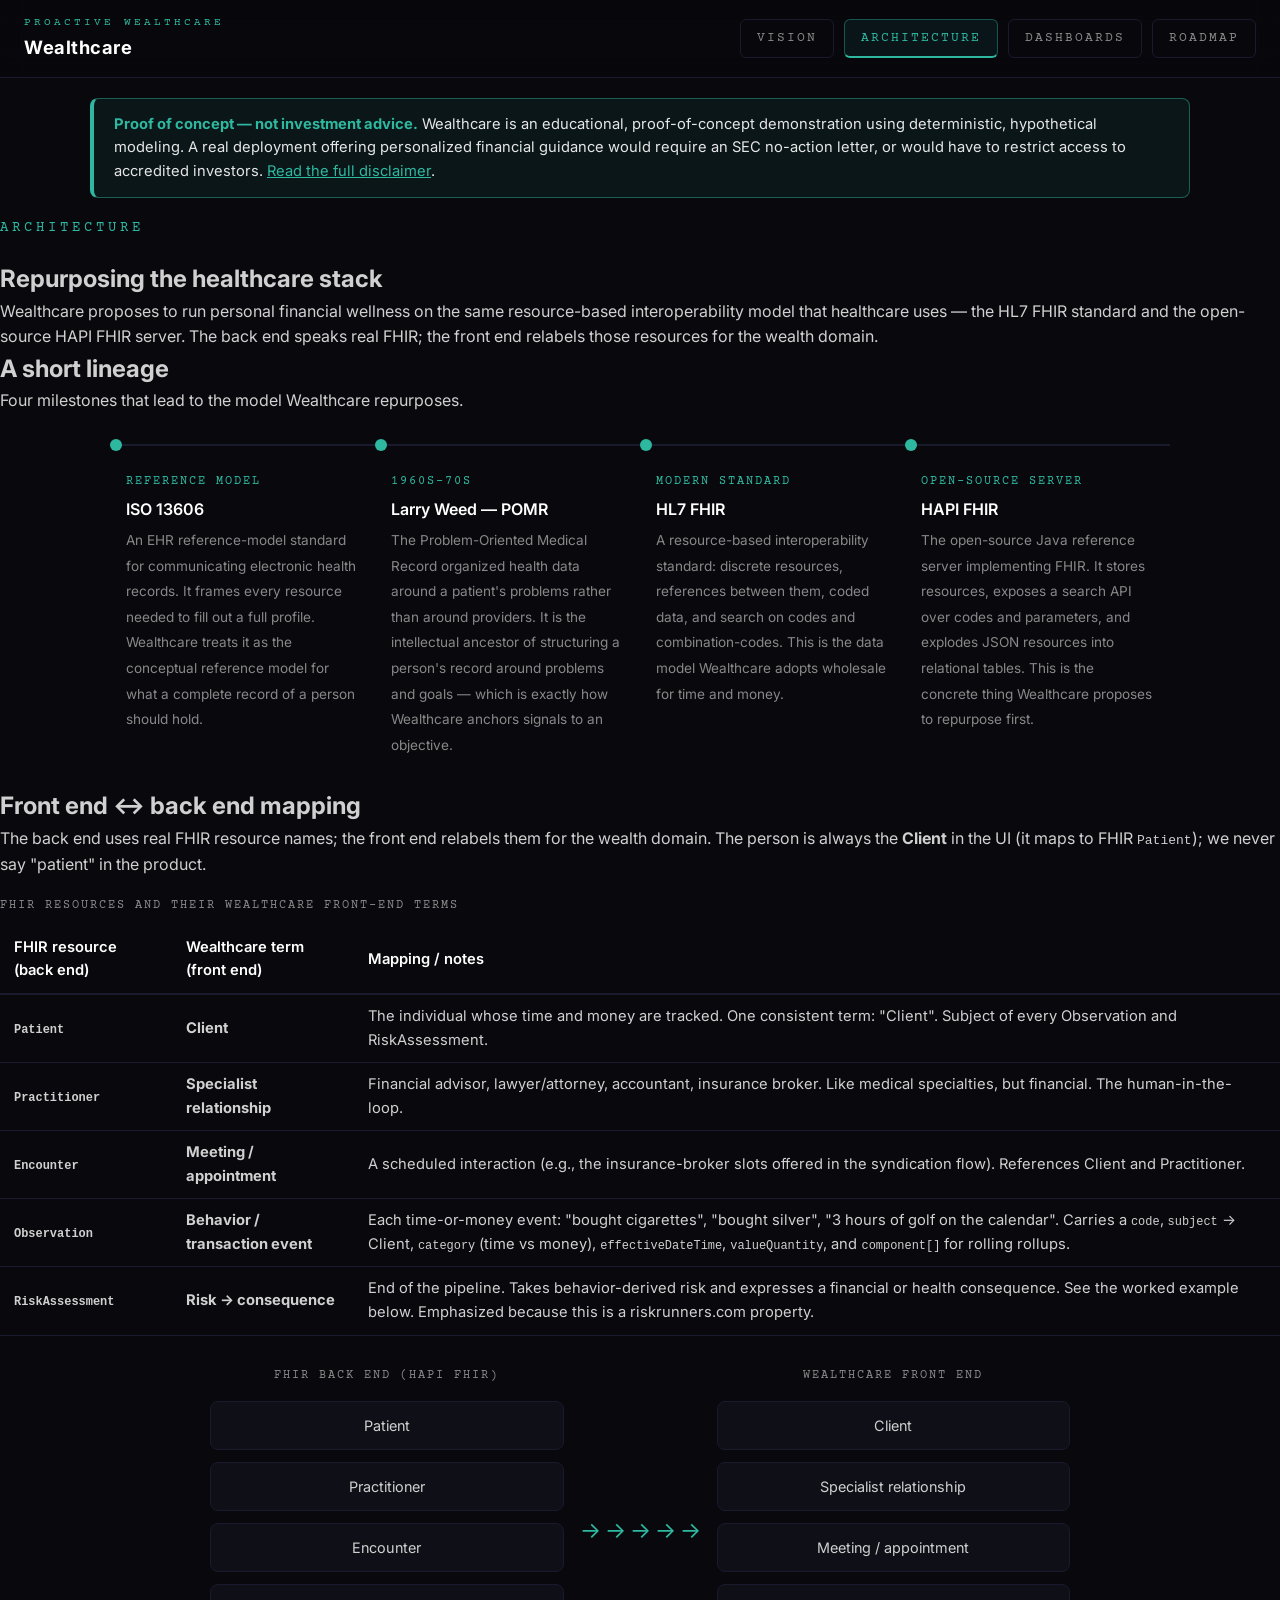
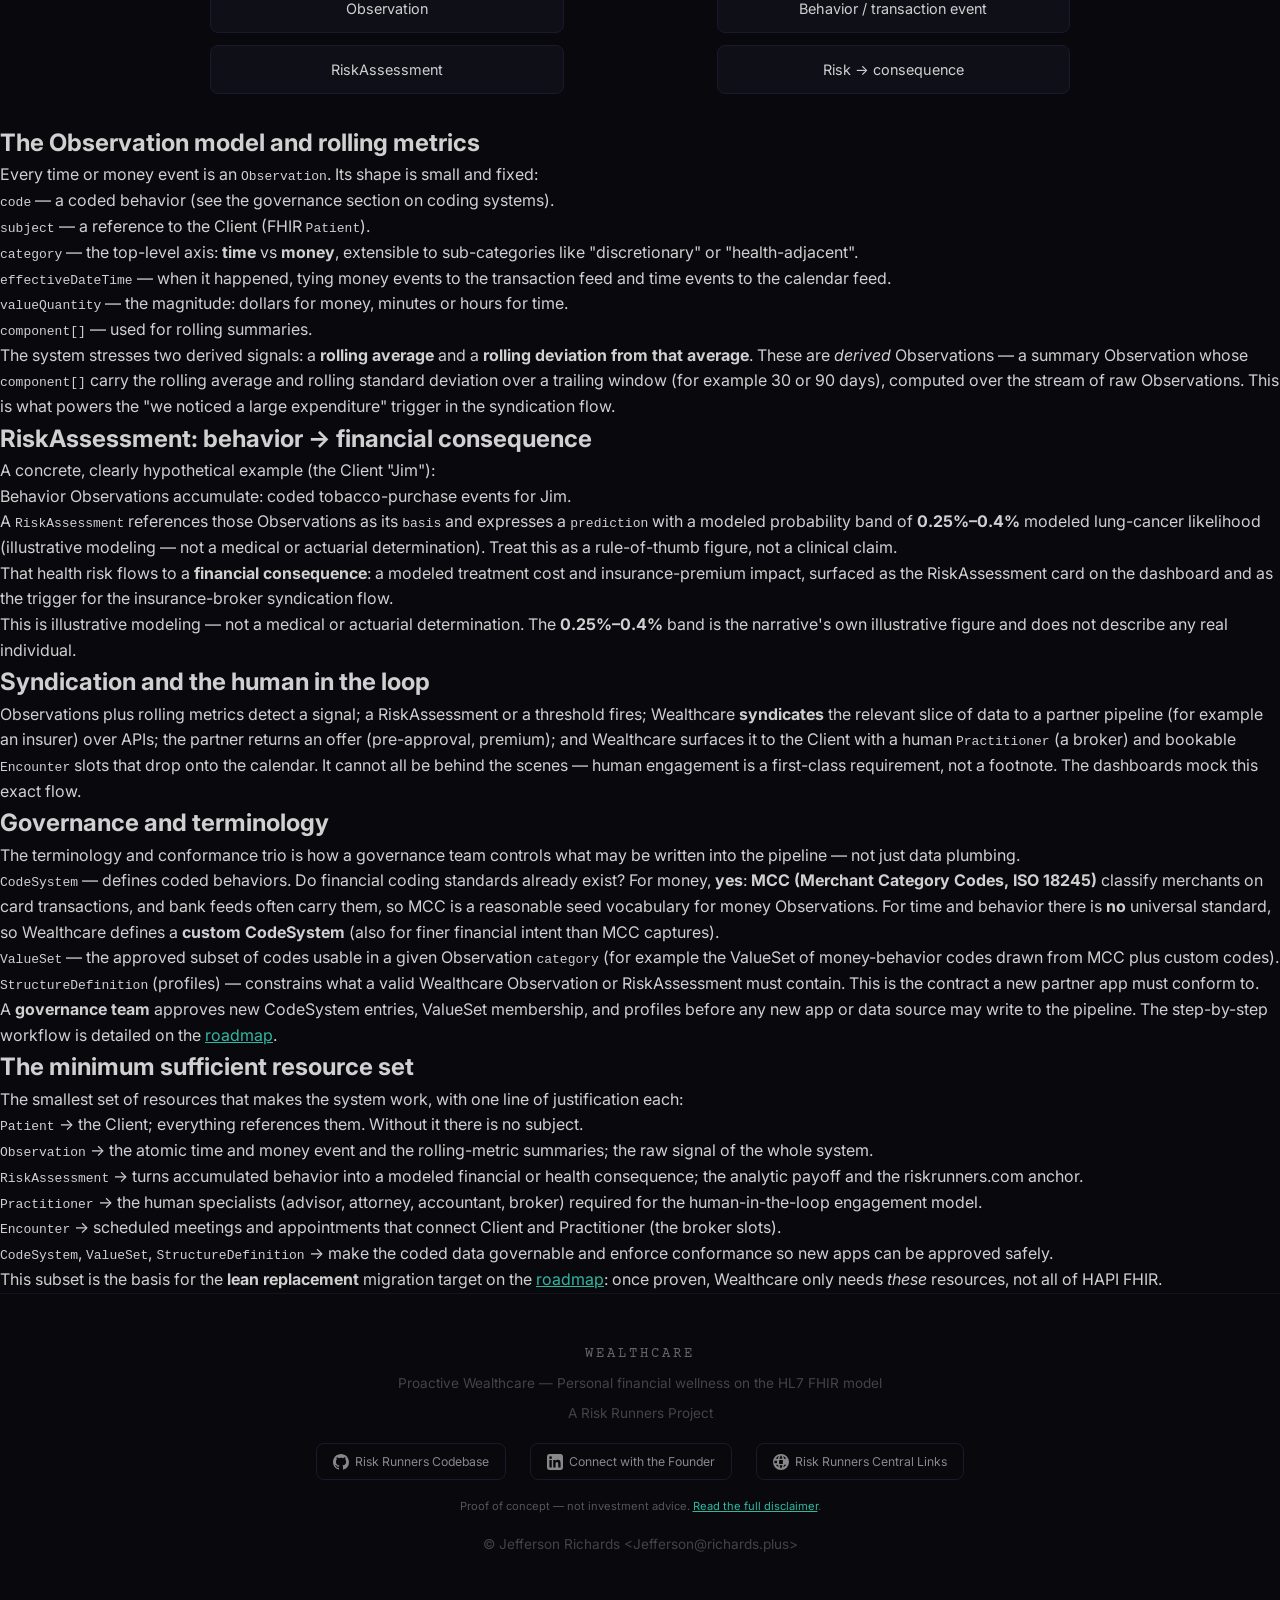
==== architecture.html @ acfca653 "feat(wealthcare): vision/architecture/roadmap pages (FEAT-002)" ====
<!DOCTYPE html>
<html lang="en">
<head>
    <meta charset="UTF-8">
    <meta name="viewport" content="width=device-width, initial-scale=1.0">
    <title>Architecture — Proactive Wealthcare</title>
    <meta name="description" content="The FHIR lineage, front-end to back-end resource mapping, the Observation and rolling-metrics model, a RiskAssessment worked example, governance, and the minimum sufficient resource set.">
    <meta name="author" content="Jefferson Richards">
    <meta name="theme-color" content="#08080d">
    <link rel="stylesheet" href="css/wealthcare.css">
</head>
<body>

<!-- ===== SHARED HEADER (byte-identical across all pages; nav.js sets aria-current at runtime) ===== -->
<header class="site-header">
    <a class="wordmark" href="index.html"><span class="wordmark-eyebrow">PROACTIVE WEALTHCARE</span><span class="wordmark-name">Wealthcare</span></a>
    <button class="nav-toggle" aria-expanded="false" aria-controls="primary-nav" aria-label="Toggle navigation">&#9776;</button>
    <nav id="primary-nav" class="primary-nav" aria-label="Primary">
        <a href="index.html">Vision</a>
        <a href="architecture.html">Architecture</a>
        <a href="dashboards.html">Dashboards</a>
        <a href="roadmap.html">Roadmap</a>
    </nav>
</header>
<!-- ===== /SHARED HEADER ===== -->

<!-- ===== SHARED COMPLIANCE BANNER (byte-identical across all pages) ===== -->
<div class="compliance-banner" role="note">
    <strong>Proof of concept — not investment advice.</strong> Wealthcare is an educational, proof-of-concept demonstration using deterministic, hypothetical modeling. A real deployment offering personalized financial guidance would require an SEC no-action letter, or would have to restrict access to accredited investors. <a href="index.html#disclaimer">Read the full disclaimer</a>.
</div>
<!-- ===== /SHARED COMPLIANCE BANNER ===== -->

<main>

    <section class="section" aria-labelledby="arch-heading">
        <div class="section-inner">
            <div class="hero-tag page-eyebrow">Architecture</div>
            <h1 class="page-title">Repurposing the healthcare stack</h1>
            <p class="section-lead">Wealthcare proposes to run personal financial wellness on the same resource-based interoperability model that healthcare uses — the HL7 FHIR standard and the open-source HAPI FHIR server. The back end speaks real FHIR; the front end relabels those resources for the wealth domain.</p>
        </div>
    </section>

    <!-- §4.1 Historical lineage -->
    <section class="section" id="lineage" aria-labelledby="lineage-heading">
        <div class="section-inner">
            <h2 id="lineage-heading" class="section-title">A short lineage</h2>
            <p class="section-lead">Four milestones that lead to the model Wealthcare repurposes.</p>
            <ol class="timeline">
                <li>
                    <span class="timeline-era">Reference model</span>
                    <span class="timeline-title">ISO 13606</span>
                    <span class="timeline-desc">An EHR reference-model standard for communicating electronic health records. It frames every resource needed to fill out a full profile. Wealthcare treats it as the conceptual reference model for what a complete record of a person should hold.</span>
                </li>
                <li>
                    <span class="timeline-era">1960s–70s</span>
                    <span class="timeline-title">Larry Weed — POMR</span>
                    <span class="timeline-desc">The Problem-Oriented Medical Record organized health data around a patient's problems rather than around providers. It is the intellectual ancestor of structuring a person's record around problems and goals — which is exactly how Wealthcare anchors signals to an objective.</span>
                </li>
                <li>
                    <span class="timeline-era">Modern standard</span>
                    <span class="timeline-title">HL7 FHIR</span>
                    <span class="timeline-desc">A resource-based interoperability standard: discrete resources, references between them, coded data, and search on codes and combination-codes. This is the data model Wealthcare adopts wholesale for time and money.</span>
                </li>
                <li>
                    <span class="timeline-era">Open-source server</span>
                    <span class="timeline-title">HAPI FHIR</span>
                    <span class="timeline-desc">The open-source Java reference server implementing FHIR. It stores resources, exposes a search API over codes and parameters, and explodes JSON resources into relational tables. This is the concrete thing Wealthcare proposes to repurpose first.</span>
                </li>
            </ol>
        </div>
    </section>

    <!-- §4.2 Front-end ↔ back-end mapping -->
    <section class="section" id="mapping" aria-labelledby="mapping-heading">
        <div class="section-inner">
            <h2 id="mapping-heading" class="section-title">Front end ↔ back end mapping</h2>
            <p class="section-lead">The back end uses real FHIR resource names; the front end relabels them for the wealth domain. The person is always the <strong>Client</strong> in the UI (it maps to FHIR <code>Patient</code>); we never say "patient" in the product.</p>

            <div class="table-scroll">
            <table class="data-table">
                <caption>FHIR resources and their Wealthcare front-end terms</caption>
                <thead>
                    <tr>
                        <th scope="col">FHIR resource (back end)</th>
                        <th scope="col">Wealthcare term (front end)</th>
                        <th scope="col">Mapping / notes</th>
                    </tr>
                </thead>
                <tbody>
                    <tr>
                        <th scope="row"><code>Patient</code></th>
                        <td><strong>Client</strong></td>
                        <td>The individual whose time and money are tracked. One consistent term: "Client". Subject of every Observation and RiskAssessment.</td>
                    </tr>
                    <tr>
                        <th scope="row"><code>Practitioner</code></th>
                        <td><strong>Specialist relationship</strong></td>
                        <td>Financial advisor, lawyer/attorney, accountant, insurance broker. Like medical specialties, but financial. The human-in-the-loop.</td>
                    </tr>
                    <tr>
                        <th scope="row"><code>Encounter</code></th>
                        <td><strong>Meeting / appointment</strong></td>
                        <td>A scheduled interaction (e.g., the insurance-broker slots offered in the syndication flow). References Client and Practitioner.</td>
                    </tr>
                    <tr>
                        <th scope="row"><code>Observation</code></th>
                        <td><strong>Behavior / transaction event</strong></td>
                        <td>Each time-or-money event: "bought cigarettes", "bought silver", "3 hours of golf on the calendar". Carries a <code>code</code>, <code>subject</code> → Client, <code>category</code> (time vs money), <code>effectiveDateTime</code>, <code>valueQuantity</code>, and <code>component[]</code> for rolling rollups.</td>
                    </tr>
                    <tr>
                        <th scope="row"><code>RiskAssessment</code></th>
                        <td><strong>Risk → consequence</strong></td>
                        <td>End of the pipeline. Takes behavior-derived risk and expresses a financial or health consequence. See the worked example below. Emphasized because this is a riskrunners.com property.</td>
                    </tr>
                </tbody>
            </table>
            </div>

            <figure class="two-lane" role="img" aria-label="Two-lane mapping: FHIR back-end resources Patient, Practitioner, Encounter, Observation, and RiskAssessment on the left connect to Wealthcare front-end terms Client, Specialist relationship, Meeting/appointment, Behavior/transaction event, and Risk-to-consequence on the right. The table above is the accessible equivalent.">
                <div class="lane">
                    <div class="lane-label">FHIR back end (HAPI FHIR)</div>
                    <div class="chip">Patient</div>
                    <div class="chip">Practitioner</div>
                    <div class="chip">Encounter</div>
                    <div class="chip">Observation</div>
                    <div class="chip chip-risk">RiskAssessment</div>
                </div>
                <div class="connector-column" aria-hidden="true">
                    <span class="connector">→</span>
                    <span class="connector">→</span>
                    <span class="connector">→</span>
                    <span class="connector">→</span>
                    <span class="connector">→</span>
                </div>
                <div class="lane">
                    <div class="lane-label">Wealthcare front end</div>
                    <div class="chip">Client</div>
                    <div class="chip">Specialist relationship</div>
                    <div class="chip">Meeting / appointment</div>
                    <div class="chip">Behavior / transaction event</div>
                    <div class="chip chip-risk">Risk → consequence</div>
                </div>
            </figure>
        </div>
    </section>

    <!-- §4.3 Observation model + rolling metrics -->
    <section class="section" id="observation-model" aria-labelledby="obs-heading">
        <div class="section-inner">
            <h2 id="obs-heading" class="section-title">The Observation model and rolling metrics</h2>
            <p class="section-lead">Every time or money event is an <code>Observation</code>. Its shape is small and fixed:</p>
            <ul class="spec-list">
                <li><code>code</code> — a coded behavior (see the governance section on coding systems).</li>
                <li><code>subject</code> — a reference to the Client (FHIR <code>Patient</code>).</li>
                <li><code>category</code> — the top-level axis: <strong>time</strong> vs <strong>money</strong>, extensible to sub-categories like "discretionary" or "health-adjacent".</li>
                <li><code>effectiveDateTime</code> — when it happened, tying money events to the transaction feed and time events to the calendar feed.</li>
                <li><code>valueQuantity</code> — the magnitude: dollars for money, minutes or hours for time.</li>
                <li><code>component[]</code> — used for rolling summaries.</li>
            </ul>
            <p class="section-lead">The system stresses two derived signals: a <strong>rolling average</strong> and a <strong>rolling deviation from that average</strong>. These are <em>derived</em> Observations — a summary Observation whose <code>component[]</code> carry the rolling average and rolling standard deviation over a trailing window (for example 30 or 90 days), computed over the stream of raw Observations. This is what powers the "we noticed a large expenditure" trigger in the syndication flow.</p>
        </div>
    </section>

    <!-- §4.4 RiskAssessment worked example -->
    <section class="section" id="riskassessment" aria-labelledby="risk-heading">
        <div class="section-inner">
            <h2 id="risk-heading" class="section-title">RiskAssessment: behavior → financial consequence</h2>
            <p class="section-lead">A concrete, clearly hypothetical example (the Client "Jim"):</p>
            <ul class="spec-list">
                <li>Behavior Observations accumulate: coded tobacco-purchase events for Jim.</li>
                <li>A <code>RiskAssessment</code> references those Observations as its <code>basis</code> and expresses a <code>prediction</code> with a modeled probability band of <strong class="risk-figure">0.25%&ndash;0.4%</strong> modeled lung-cancer likelihood <span class="micro-disclaimer">(illustrative modeling — not a medical or actuarial determination)</span>. Treat this as a rule-of-thumb figure, not a clinical claim.</li>
                <li>That health risk flows to a <strong>financial consequence</strong>: a modeled treatment cost and insurance-premium impact, surfaced as the RiskAssessment card on the dashboard and as the trigger for the insurance-broker syndication flow.</li>
            </ul>
            <p class="micro-disclaimer micro-disclaimer-block">This is illustrative modeling — not a medical or actuarial determination. The <strong class="risk-figure">0.25%&ndash;0.4%</strong> band is the narrative's own illustrative figure and does not describe any real individual.</p>
        </div>
    </section>

    <!-- Syndication model (cross-page concept, §6) -->
    <section class="section" id="syndication" aria-labelledby="synd-heading">
        <div class="section-inner">
            <h2 id="synd-heading" class="section-title">Syndication and the human in the loop</h2>
            <p class="section-lead">Observations plus rolling metrics detect a signal; a RiskAssessment or a threshold fires; Wealthcare <strong>syndicates</strong> the relevant slice of data to a partner pipeline (for example an insurer) over APIs; the partner returns an offer (pre-approval, premium); and Wealthcare surfaces it to the Client with a human <code>Practitioner</code> (a broker) and bookable <code>Encounter</code> slots that drop onto the calendar. It cannot all be behind the scenes — human engagement is a first-class requirement, not a footnote. The dashboards mock this exact flow.</p>
        </div>
    </section>

    <!-- §4.5 Governance / terminology resources -->
    <section class="section" id="governance" aria-labelledby="gov-heading">
        <div class="section-inner">
            <h2 id="gov-heading" class="section-title">Governance and terminology</h2>
            <p class="section-lead">The terminology and conformance trio is how a governance team controls what may be written into the pipeline — not just data plumbing.</p>
            <ul class="spec-list">
                <li><code>CodeSystem</code> — defines coded behaviors. Do financial coding standards already exist? For money, <strong>yes</strong>: <strong>MCC (Merchant Category Codes, ISO 18245)</strong> classify merchants on card transactions, and bank feeds often carry them, so MCC is a reasonable seed vocabulary for money Observations. For time and behavior there is <strong>no</strong> universal standard, so Wealthcare defines a <strong>custom CodeSystem</strong> (also for finer financial intent than MCC captures).</li>
                <li><code>ValueSet</code> — the approved subset of codes usable in a given Observation <code>category</code> (for example the ValueSet of money-behavior codes drawn from MCC plus custom codes).</li>
                <li><code>StructureDefinition</code> (profiles) — constrains what a valid Wealthcare Observation or RiskAssessment must contain. This is the contract a new partner app must conform to.</li>
            </ul>
            <p class="section-lead">A <strong>governance team</strong> approves new CodeSystem entries, ValueSet membership, and profiles before any new app or data source may write to the pipeline. The step-by-step workflow is detailed on the <a href="roadmap.html#governance-workflow">roadmap</a>.</p>
        </div>
    </section>

    <!-- §4.6 Minimum sufficient resource set -->
    <section class="section" id="minimum-set" aria-labelledby="min-heading">
        <div class="section-inner">
            <h2 id="min-heading" class="section-title">The minimum sufficient resource set</h2>
            <p class="section-lead">The smallest set of resources that makes the system work, with one line of justification each:</p>
            <ul class="spec-list">
                <li><code>Patient</code> → the Client; everything references them. Without it there is no subject.</li>
                <li><code>Observation</code> → the atomic time and money event and the rolling-metric summaries; the raw signal of the whole system.</li>
                <li><code>RiskAssessment</code> → turns accumulated behavior into a modeled financial or health consequence; the analytic payoff and the riskrunners.com anchor.</li>
                <li><code>Practitioner</code> → the human specialists (advisor, attorney, accountant, broker) required for the human-in-the-loop engagement model.</li>
                <li><code>Encounter</code> → scheduled meetings and appointments that connect Client and Practitioner (the broker slots).</li>
                <li><code>CodeSystem</code>, <code>ValueSet</code>, <code>StructureDefinition</code> → make the coded data governable and enforce conformance so new apps can be approved safely.</li>
            </ul>
            <p class="section-lead">This subset is the basis for the <strong>lean replacement</strong> migration target on the <a href="roadmap.html#phase-4">roadmap</a>: once proven, Wealthcare only needs <em>these</em> resources, not all of HAPI FHIR.</p>
        </div>
    </section>

</main>

<!-- ===== SHARED FOOTER (adapted from street.riskrunners.com; byte-identical across all pages) ===== -->
<footer>
    <div class="brand">WEALTHCARE</div>
    <p>Proactive Wealthcare — Personal financial wellness on the HL7 FHIR model</p>
    <p style="margin-top: 8px;">A Risk Runners Project</p>
    <div class="footer-links">
        <a href="https://github.com/jeffy893/riskrunners/wiki" target="_blank" rel="noopener noreferrer">
            <svg viewBox="0 0 16 16" aria-hidden="true"><path d="M8 0C3.58 0 0 3.58 0 8c0 3.54 2.29 6.53 5.47 7.59.4.07.55-.17.55-.38 0-.19-.01-.82-.01-1.49-2.01.37-2.53-.49-2.69-.94-.09-.23-.48-.94-.82-1.13-.28-.15-.68-.52-.01-.53.63-.01 1.08.58 1.23.82.72 1.21 1.87.87 2.33.66.07-.52.28-.87.51-1.07-1.78-.2-3.64-.89-3.64-3.95 0-.87.31-1.59.82-2.15-.08-.2-.36-1.02.08-2.12 0 0 .67-.21 2.2.82.64-.18 1.32-.27 2-.27.68 0 1.36.09 2 .27 1.53-1.04 2.2-.82 2.2-.82.44 1.1.16 1.92.08 2.12.51.56.82 1.27.82 2.15 0 3.07-1.87 3.75-3.65 3.95.29.25.54.73.54 1.48 0 1.07-.01 1.93-.01 2.2 0 .21.15.46.55.38A8.013 8.013 0 0016 8c0-4.42-3.58-8-8-8z"/></svg>
            Risk Runners Codebase
        </a>
        <a href="https://jeffersonrichards.com" target="_blank" rel="noopener noreferrer">
            <svg viewBox="0 0 16 16" aria-hidden="true"><path d="M13.6 0H2.4C1.07 0 0 1.07 0 2.4v11.2C0 14.93 1.07 16 2.4 16h11.2c1.33 0 2.4-1.07 2.4-2.4V2.4C16 1.07 14.93 0 13.6 0zM4.75 13.6H2.4V6h2.35v7.6zM3.58 5.03a1.36 1.36 0 110-2.72 1.36 1.36 0 010 2.72zM13.6 13.6h-2.35V9.92c0-.88-.02-2.01-1.23-2.01-1.23 0-1.42.96-1.42 1.95v3.74H6.25V6h2.26v1.04h.03c.31-.6 1.08-1.23 2.22-1.23 2.38 0 2.82 1.56 2.82 3.6v4.19z"/></svg>
            Connect with the Founder
        </a>
        <a href="https://www.riskrunners.com" target="_blank" rel="noopener noreferrer">
            <svg viewBox="0 0 16 16" aria-hidden="true"><path d="M8 0a8 8 0 100 16A8 8 0 008 0zm5.3 4.7h-2.2c-.2-1-.6-1.9-1.1-2.6a6 6 0 013.3 2.6zM8 1.3c.7.8 1.2 1.9 1.5 3.4h-3C6.8 3.2 7.3 2.1 8 1.3zM1.5 9.3a6.4 6.4 0 010-2.6h2.6a13 13 0 000 2.6H1.5zm1.2 1.4h2.2c.2 1 .6 1.9 1.1 2.6a6 6 0 01-3.3-2.6zM4.9 4.7H2.7a6 6 0 013.3-2.6c-.5.7-.9 1.6-1.1 2.6zm3.1 10c-.7-.8-1.2-1.9-1.5-3.4h3c-.3 1.5-.8 2.6-1.5 3.4zm1.8-4.7H6.2a11.5 11.5 0 010-4h3.6a11.5 11.5 0 010 4zm.2 3.3c.5-.7.9-1.6 1.1-2.6h2.2a6 6 0 01-3.3 2.6zm1.4-4h2.6a6.4 6.4 0 000-2.6h-2.6a13 13 0 010 2.6z"/></svg>
            Risk Runners Central Links
        </a>
    </div>
    <div class="footer-compliance">Proof of concept — not investment advice. <a href="index.html#disclaimer">Read the full disclaimer</a>.</div>
    <p style="margin-top: 18px;">&copy; Jefferson Richards &lt;Jefferson@richards.plus&gt;</p>
</footer>
<!-- ===== /SHARED FOOTER ===== -->

<script src="js/nav.js"></script>
</body>
</html>
---- css/wealthcare.css ----
/* ============================================================================
   Wealthcare — Proactive Wealthcare :: shared stylesheet (FEAT-001)
   Single stylesheet reused by every page (index, architecture, dashboards,
   roadmap). Visual identity = Risk Runners dark family; accent swapped to teal.
   Author: Jefferson Richards <Jefferson@richards.plus>
   ========================================================================== */

@import url('https://fonts.googleapis.com/css2?family=Courier+Prime:wght@400;700&family=Inter:wght@300;400;600;700;900&display=swap');

* { margin: 0; padding: 0; box-sizing: border-box; }

/* ── Locked palette (custom properties) ───────────────────────────────────
   Palette inherited from street.riskrunners.com; --accent is the Wealthcare
   teal (health/wealth), --risk the red reserved for RiskAssessment emphasis,
   and the three tier colors come from the account-ninja pipeline. */
:root {
    --bg: #08080d;
    --panel: #0f0f18;
    --border: #1a1a2e;
    --text: #d0d0d0;
    --muted: #888;
    --accent: #2fb8a0;   /* teal — Wealthcare health/wealth accent */
    --risk: #dc3250;     /* red — RiskAssessment / risk emphasis only */
    --tier-low: #2563eb; /* LOW   */
    --tier-med: #059669; /* MEDIUM */
    --tier-high: #dc2626;/* HIGH  */
}

body {
    background: var(--bg);
    color: var(--text);
    font-family: 'Inter', sans-serif;
    line-height: 1.6;
}

a { color: var(--accent); }

/* ============================================================================
   HEADER NAV
   Sticky translucent bar modeled on street's .section-nav. Left wordmark area
   with a Courier-Prime eyebrow tag; right <nav> link list. Active link
   (aria-current="page") takes the accent underline/color. A hamburger button
   (hidden on desktop) toggles a stacked menu below 640px via the .is-open
   class that nav.js sets.
   ========================================================================== */
.site-header {
    display: flex;
    align-items: center;
    justify-content: space-between;
    gap: 16px;
    padding: 14px 24px;
    position: sticky;
    top: 0;
    z-index: 100;
    background: rgba(8, 8, 13, 0.92);
    backdrop-filter: blur(12px);
    -webkit-backdrop-filter: blur(12px);
    border-bottom: 1px solid var(--border);
    flex-wrap: wrap;
}

/* Left wordmark area */
.site-header .wordmark {
    display: flex;
    flex-direction: column;
    gap: 2px;
    text-decoration: none;
    color: inherit;
}

.site-header .wordmark-eyebrow {
    font-family: 'Courier Prime', monospace;
    font-size: 0.68em;
    letter-spacing: 3px;
    text-transform: uppercase;
    color: var(--accent);
}

.site-header .wordmark-name {
    font-size: 1.15em;
    font-weight: 700;
    letter-spacing: 0.5px;
    color: #fff;
}

/* Right nav link list */
.primary-nav {
    display: flex;
    gap: 10px;
    align-items: center;
    flex-wrap: wrap;
}

.primary-nav a {
    font-family: 'Courier Prime', monospace;
    font-size: 0.8em;
    letter-spacing: 2px;
    text-transform: uppercase;
    color: var(--muted);
    text-decoration: none;
    padding: 8px 16px;
    border: 1px solid var(--border);
    border-radius: 6px;
    transition: color 0.2s, border-color 0.2s, background 0.2s;
}

.primary-nav a:hover {
    color: #fff;
    border-color: rgba(255, 255, 255, 0.2);
    background: rgba(255, 255, 255, 0.05);
}

/* Active page link */
.primary-nav a[aria-current="page"] {
    color: var(--accent);
    border-color: rgba(47, 184, 160, 0.4);
    background: rgba(47, 184, 160, 0.08);
    border-bottom: 2px solid var(--accent);
}

/* Keyboard focus states in accent */
.primary-nav a:focus-visible,
.site-header .wordmark:focus-visible,
.nav-toggle:focus-visible,
.footer-links a:focus-visible {
    outline: 2px solid var(--accent);
    outline-offset: 2px;
}

/* Hamburger button — hidden on desktop, shown under 640px */
.nav-toggle {
    display: none;
    background: transparent;
    border: 1px solid var(--border);
    border-radius: 6px;
    color: var(--text);
    padding: 8px 12px;
    font-size: 1.1em;
    line-height: 1;
    cursor: pointer;
}

.nav-toggle:hover {
    border-color: rgba(255, 255, 255, 0.2);
    background: rgba(255, 255, 255, 0.05);
}

/* ============================================================================
   COMPLIANCE BANNER
   High-contrast role="note" banner on every page. Teal-tinted panel with a
   strong accent border; AA-contrast text on the dark palette.
   ========================================================================== */
.compliance-banner {
    max-width: 1100px;
    margin: 20px auto;
    padding: 14px 20px;
    background: rgba(47, 184, 160, 0.08);
    border: 1px solid rgba(47, 184, 160, 0.45);
    border-left: 4px solid var(--accent);
    border-radius: 8px;
    color: #e6e6e6;
    font-size: 0.92em;
    line-height: 1.6;
}

.compliance-banner strong {
    color: var(--accent);
    font-weight: 700;
}

.compliance-banner a {
    color: var(--accent);
    text-decoration: underline;
}

/* ============================================================================
   SHARED PRIMITIVES
   Reusable layout pieces for later pages: hero, .card grid, tables, timeline
   strip, two-lane mapping figure, and CSS-only device frames.
   ========================================================================== */

/* ── Hero (gradient + faint grid, modeled on street's .hero) ── */
.hero {
    position: relative;
    min-height: 60vh;
    display: flex;
    flex-direction: column;
    justify-content: center;
    align-items: center;
    text-align: center;
    padding: 60px 20px;
    overflow: hidden;
}

.hero::before {
    content: '';
    position: absolute;
    inset: 0;
    background:
        radial-gradient(ellipse at 20% 50%, rgba(47, 184, 160, 0.10) 0%, transparent 60%),
        radial-gradient(ellipse at 80% 50%, rgba(60, 120, 230, 0.08) 0%, transparent 60%),
        radial-gradient(ellipse at 50% 80%, rgba(5, 150, 105, 0.06) 0%, transparent 50%);
    pointer-events: none;
}

.hero::after {
    content: '';
    position: absolute;
    inset: 0;
    background-image:
        linear-gradient(rgba(255, 255, 255, 0.02) 1px, transparent 1px),
        linear-gradient(90deg, rgba(255, 255, 255, 0.02) 1px, transparent 1px);
    background-size: 40px 40px;
    pointer-events: none;
}

.hero-content { position: relative; z-index: 1; max-width: 800px; }

.hero-tag {
    font-family: 'Courier Prime', monospace;
    font-size: 0.85em;
    letter-spacing: 4px;
    text-transform: uppercase;
    color: var(--accent);
    margin-bottom: 20px;
}

.hero h1 {
    font-size: clamp(2.5em, 7vw, 5em);
    font-weight: 900;
    line-height: 1.05;
    letter-spacing: -2px;
    background: linear-gradient(135deg, #fff 0%, #aaa 100%);
    -webkit-background-clip: text;
    -webkit-text-fill-color: transparent;
    background-clip: text;
    margin-bottom: 25px;
}

.hero-sub {
    font-size: 1.2em;
    color: var(--muted);
    max-width: 600px;
    margin: 0 auto 20px;
    font-weight: 300;
}

/* ── Card grid (street .card style) ── */
.grid {
    display: grid;
    grid-template-columns: repeat(auto-fill, minmax(min(340px, 100%), 1fr));
    gap: 24px;
    max-width: 1200px;
    margin: 0 auto;
    padding: 40px 20px;
}

.card {
    background: var(--panel);
    border: 1px solid var(--border);
    border-radius: 12px;
    overflow: hidden;
    transition: transform 0.25s ease, border-color 0.25s ease, box-shadow 0.25s ease;
    text-decoration: none;
    color: inherit;
    display: flex;
    flex-direction: column;
}

.card:hover {
    transform: translateY(-4px);
    border-color: rgba(47, 184, 160, 0.4);
    box-shadow: 0 12px 40px rgba(0, 0, 0, 0.4);
}

.card-accent { height: 4px; width: 100%; background: var(--accent); }

.card-body {
    padding: 28px 24px;
    flex: 1;
    display: flex;
    flex-direction: column;
}

.card-title {
    font-size: 1.3em;
    font-weight: 700;
    color: #fff;
    margin-bottom: 12px;
    line-height: 1.3;
}

.card-text {
    font-size: 0.9em;
    color: var(--muted);
    line-height: 1.7;
    flex: 1;
}

/* ── Semantic table ── */
.data-table {
    width: 100%;
    border-collapse: collapse;
    margin: 20px 0;
    font-size: 0.92em;
}

.data-table caption {
    caption-side: top;
    text-align: left;
    color: var(--muted);
    font-family: 'Courier Prime', monospace;
    font-size: 0.8em;
    letter-spacing: 2px;
    text-transform: uppercase;
    margin-bottom: 10px;
}

.data-table th,
.data-table td {
    text-align: left;
    padding: 10px 14px;
    border-bottom: 1px solid var(--border);
}

.data-table thead th {
    color: #fff;
    font-weight: 600;
    border-bottom: 2px solid var(--border);
}

.data-table tbody tr:hover { background: rgba(255, 255, 255, 0.02); }

/* Tier emphasis helpers (reused by dashboards/architecture) */
.tier-low { color: var(--tier-low); }
.tier-med { color: var(--tier-med); }
.tier-high { color: var(--tier-high); }

/* ── Timeline strip (horizontal, stacks on mobile) ── */
.timeline {
    display: flex;
    gap: 0;
    max-width: 1100px;
    margin: 30px auto;
    padding: 0 20px;
    list-style: none;
}

.timeline li {
    flex: 1;
    position: relative;
    padding: 20px 16px 0;
    border-top: 2px solid var(--border);
}

.timeline li::before {
    content: '';
    position: absolute;
    top: -7px;
    left: 0;
    width: 12px;
    height: 12px;
    border-radius: 50%;
    background: var(--accent);
}

.timeline .timeline-era {
    font-family: 'Courier Prime', monospace;
    font-size: 0.75em;
    letter-spacing: 2px;
    color: var(--accent);
    text-transform: uppercase;
}

.timeline .timeline-title {
    display: block;
    color: #fff;
    font-weight: 600;
    margin: 6px 0 4px;
}

.timeline .timeline-desc { font-size: 0.85em; color: var(--muted); }

/* ── Two-lane mapping figure (two columns of resource chips) ── */
.two-lane {
    display: grid;
    grid-template-columns: 1fr auto 1fr;
    gap: 16px;
    align-items: center;
    max-width: 900px;
    margin: 30px auto;
    padding: 0 20px;
}

.two-lane .lane {
    display: flex;
    flex-direction: column;
    gap: 12px;
}

.two-lane .lane-label {
    font-family: 'Courier Prime', monospace;
    font-size: 0.75em;
    letter-spacing: 2px;
    text-transform: uppercase;
    color: var(--muted);
    text-align: center;
    margin-bottom: 4px;
}

.chip {
    background: var(--panel);
    border: 1px solid var(--border);
    border-radius: 8px;
    padding: 12px 16px;
    color: var(--text);
    text-align: center;
    font-size: 0.9em;
}

.two-lane .connector {
    color: var(--accent);
    font-size: 1.4em;
    text-align: center;
}

/* ── CSS-only device frames (phone + desktop/browser) ── */
.device-frame {
    background: var(--panel);
    border: 1px solid var(--border);
    margin: 0 auto;
}

/* Phone frame */
.device-phone {
    width: 300px;
    max-width: 100%;
    border: 10px solid #16161f;
    border-radius: 36px;
    padding: 0;
    overflow: hidden;
    box-shadow: 0 10px 40px rgba(0, 0, 0, 0.5);
}

.device-phone .device-notch {
    height: 22px;
    background: #16161f;
    border-radius: 0 0 14px 14px;
    width: 44%;
    margin: 0 auto;
}

.device-phone .device-screen {
    padding: 16px;
    min-height: 420px;
}

/* Desktop / browser frame */
.device-desktop {
    width: 760px;
    max-width: 100%;
    border: 1px solid var(--border);
    border-radius: 10px;
    overflow: hidden;
    box-shadow: 0 10px 40px rgba(0, 0, 0, 0.5);
}

.device-desktop .device-bar {
    display: flex;
    align-items: center;
    gap: 7px;
    padding: 10px 14px;
    background: #16161f;
    border-bottom: 1px solid var(--border);
}

.device-desktop .device-bar span {
    width: 11px;
    height: 11px;
    border-radius: 50%;
    background: #2a2a3a;
    display: inline-block;
}

.device-desktop .device-screen {
    padding: 20px;
    min-height: 360px;
}

/* ============================================================================
   FOOTER  (copied from street.riskrunners.com — structure VERBATIM)
   Only change vs street: the hover color swapped #dc3250 -> var(--accent),
   and its rgba border/background accents swapped to teal.
   ========================================================================== */
footer {
    text-align: center;
    padding: 50px 20px;
    border-top: 1px solid #141420;
    color: #444;
    font-size: 0.85em;
}

footer .brand {
    font-family: 'Courier Prime', monospace;
    font-size: 1em;
    letter-spacing: 3px;
    color: #666;
    margin-bottom: 8px;
}

.footer-links {
    display: flex;
    justify-content: center;
    gap: 24px;
    margin-top: 18px;
    flex-wrap: wrap;
}

.footer-links a {
    display: inline-flex;
    align-items: center;
    gap: 6px;
    color: #888;
    text-decoration: none;
    font-size: 0.9em;
    padding: 8px 16px;
    border: 1px solid #1a1a2e;
    border-radius: 8px;
    transition: color 0.2s, border-color 0.2s, background 0.2s;
}

.footer-links a:hover {
    color: #2fb8a0;
    border-color: rgba(47, 184, 160, 0.4);
    background: rgba(47, 184, 160, 0.05);
}

.footer-links svg {
    width: 16px;
    height: 16px;
    fill: currentColor;
    flex-shrink: 0;
}

/* Short compliance line in the footer (§9) */
.footer-compliance {
    margin-top: 18px;
    font-size: 0.82em;
    color: #555;
}

.footer-compliance a { color: var(--accent); text-decoration: underline; }

/* ============================================================================
   RESPONSIVE  (<=600px) — mirrors street's responsive rules; everything stacks
   and nothing overflows at ~375px.
   ========================================================================== */
@media (max-width: 640px) {
    /* Header collapses to hamburger */
    .nav-toggle { display: inline-block; }

    .primary-nav {
        display: none;
        flex-direction: column;
        align-items: stretch;
        width: 100%;
        gap: 8px;
        margin-top: 12px;
    }

    /* nav.js adds .is-open to reveal the stacked menu */
    .primary-nav.is-open { display: flex; }

    .primary-nav a { font-size: 0.8em; }
}

@media (max-width: 600px) {
    .grid { grid-template-columns: 1fr; padding: 30px 16px; }
    .hero { min-height: 50vh; padding: 40px 16px; }
    .hero-sub { font-size: 1.02em; }
    .card-body { padding: 20px 18px; }
    .card-title { font-size: 1.15em; }
    .card-text { font-size: 0.85em; }
    footer { padding: 40px 16px; }

    /* Timeline + two-lane figure stack vertically */
    .timeline { flex-direction: column; gap: 24px; }
    .timeline li { border-top: none; border-left: 2px solid var(--border); padding: 0 0 0 20px; }
    .timeline li::before { top: 0; left: -7px; }

    .two-lane { grid-template-columns: 1fr; }
    .two-lane .connector { transform: rotate(90deg); }

    .device-desktop .device-screen,
    .device-phone .device-screen { padding: 14px; }

    .compliance-banner { margin: 16px; }
}
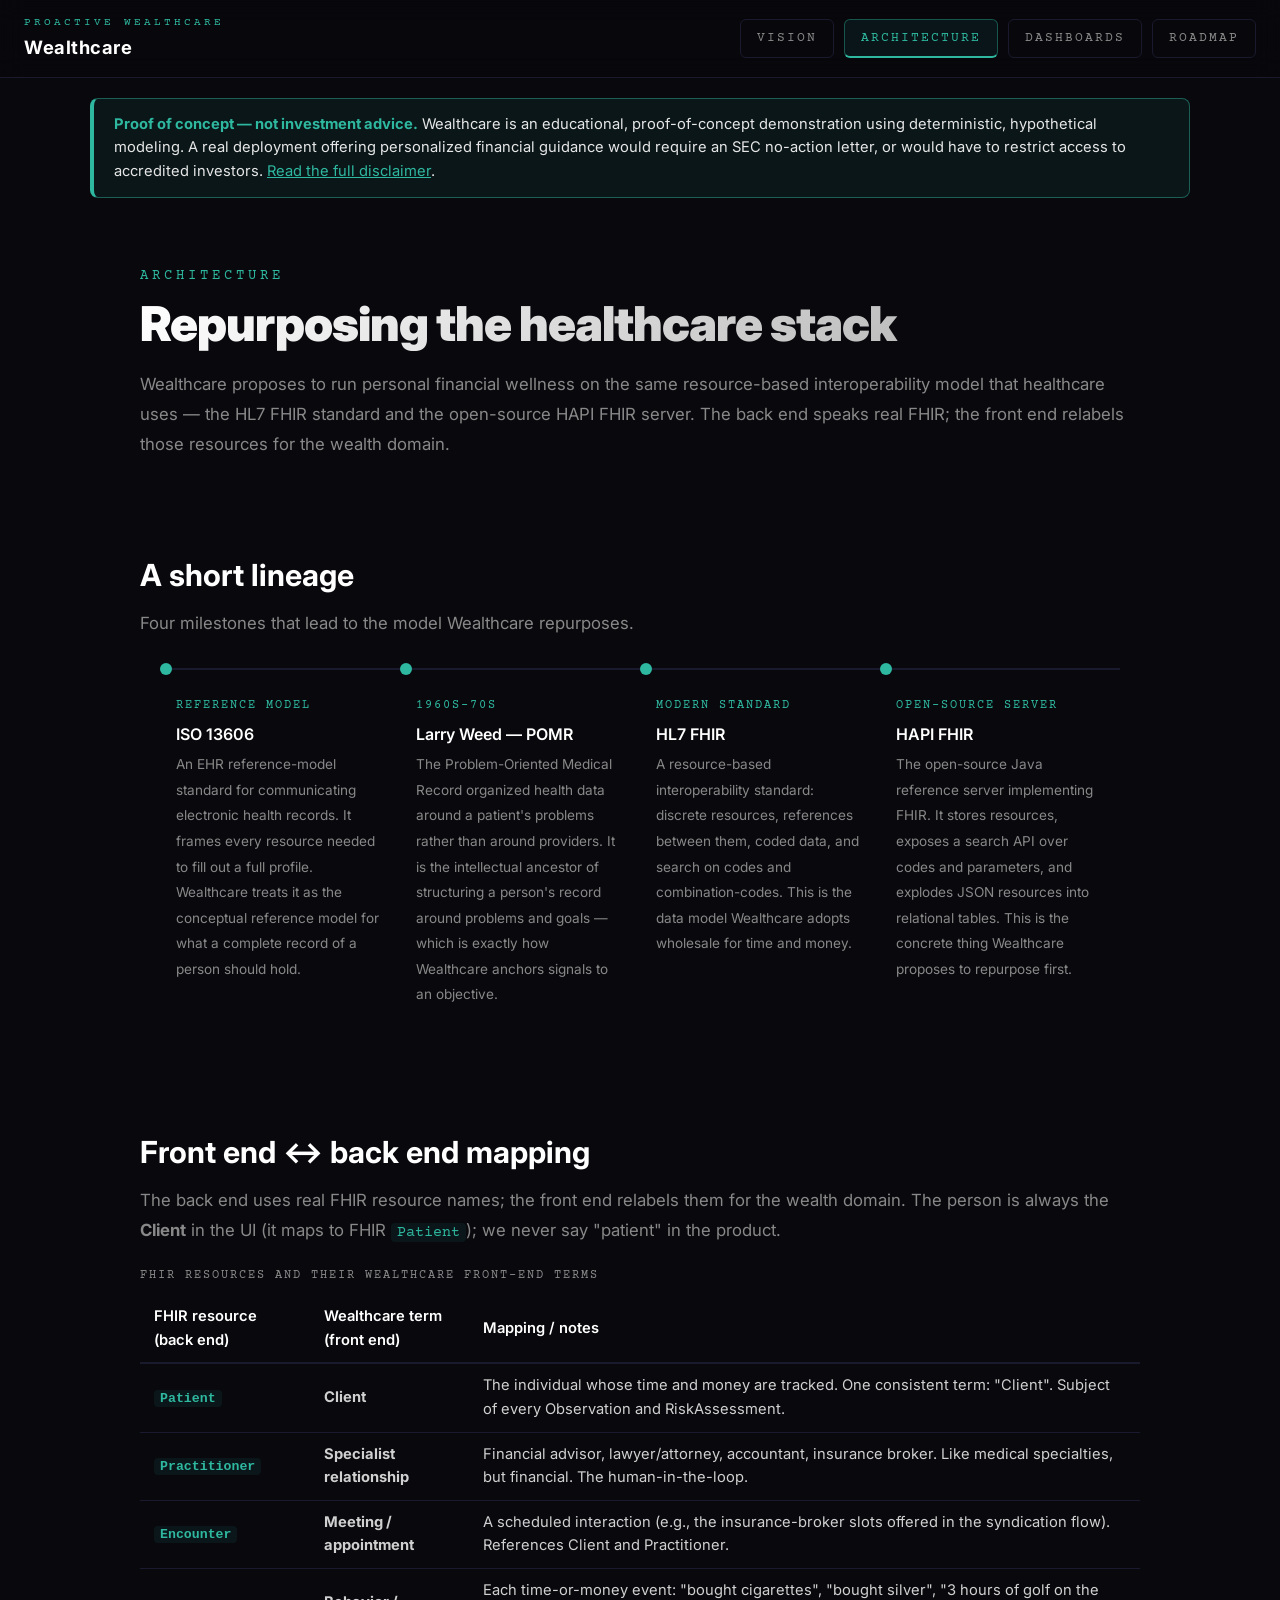
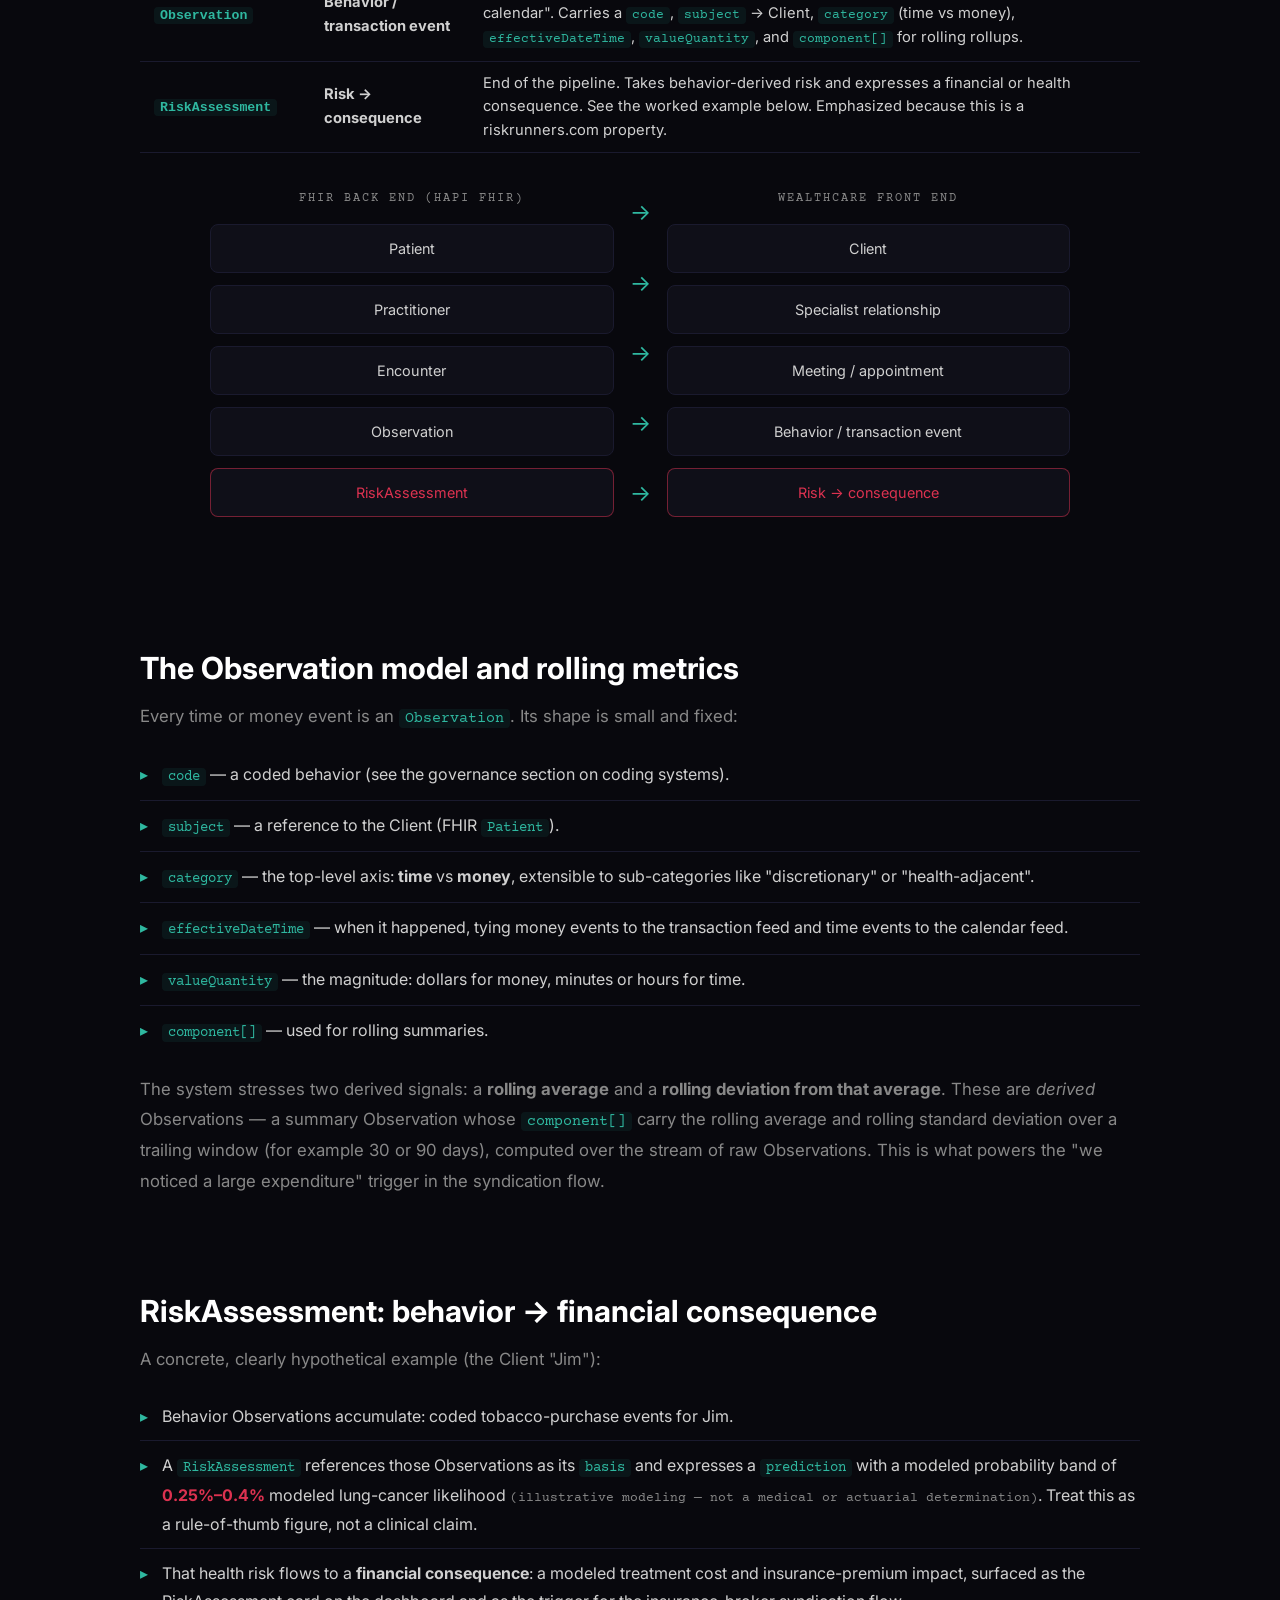
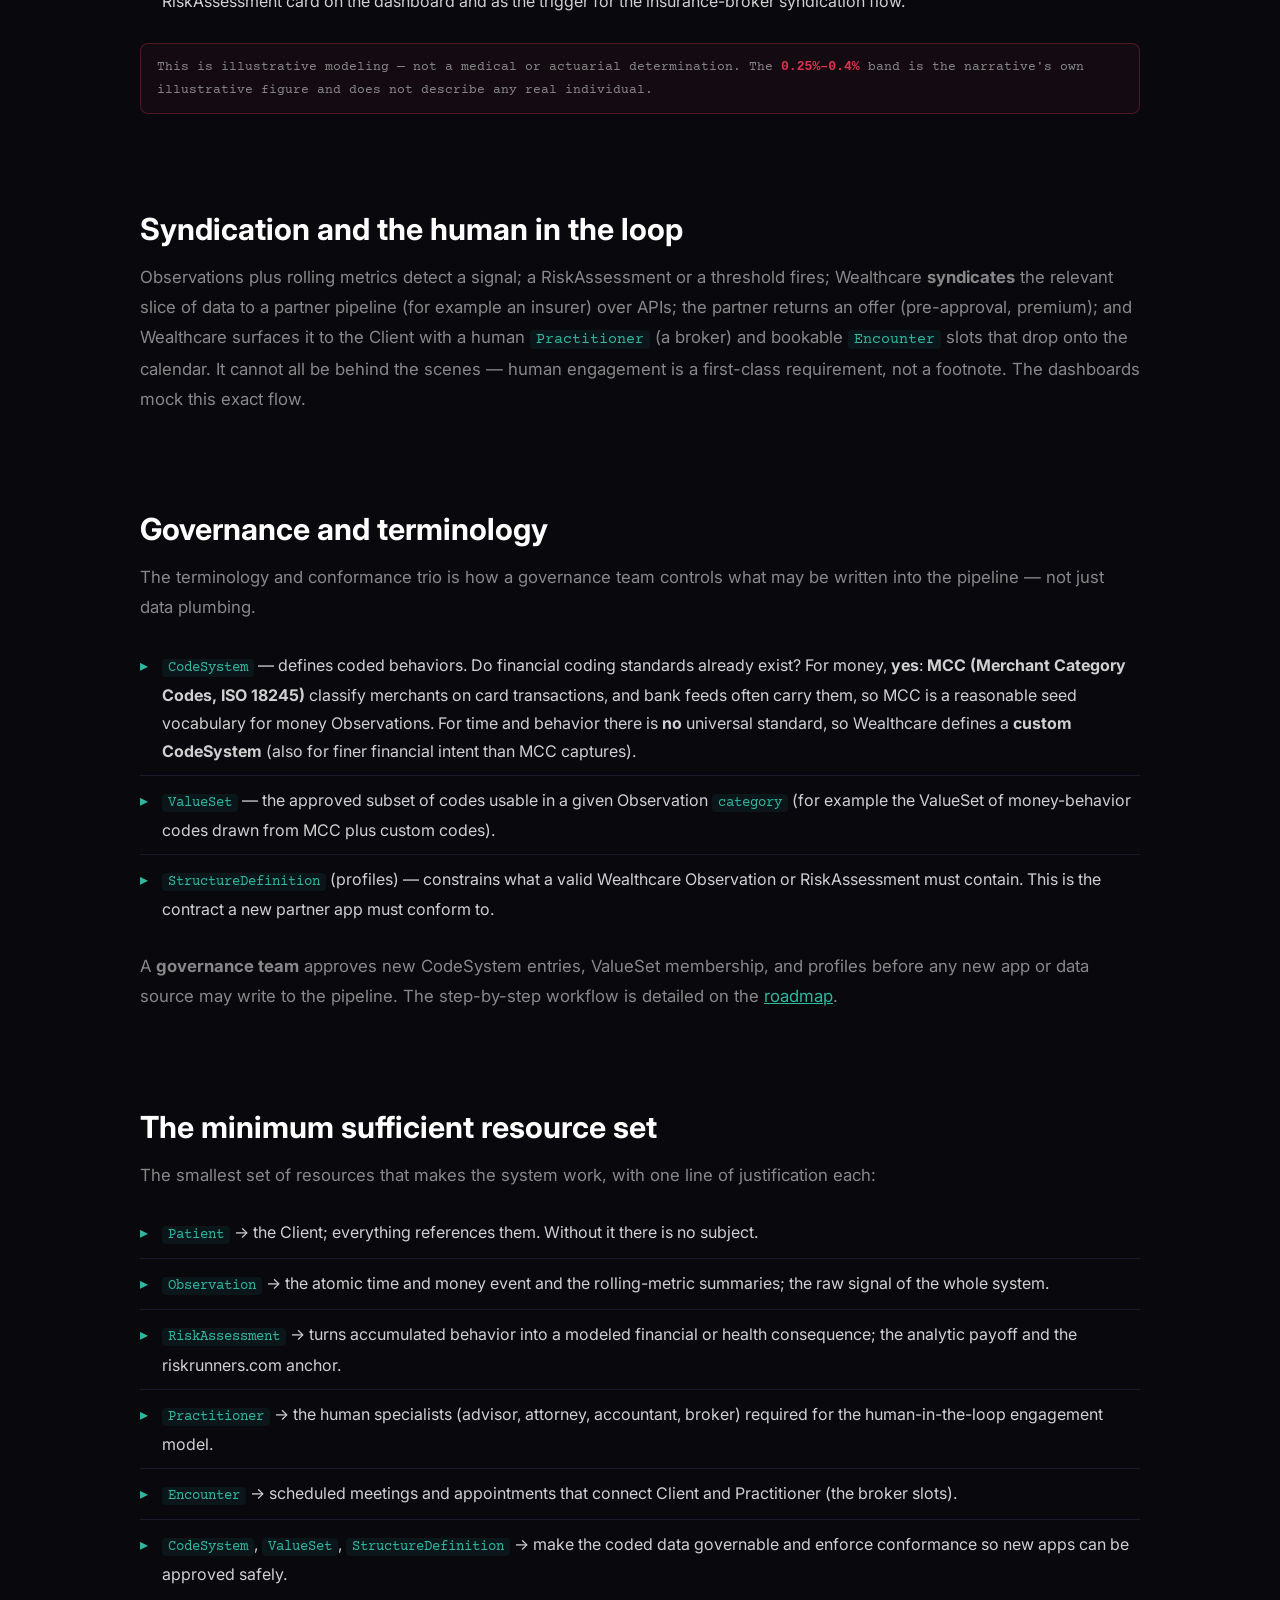
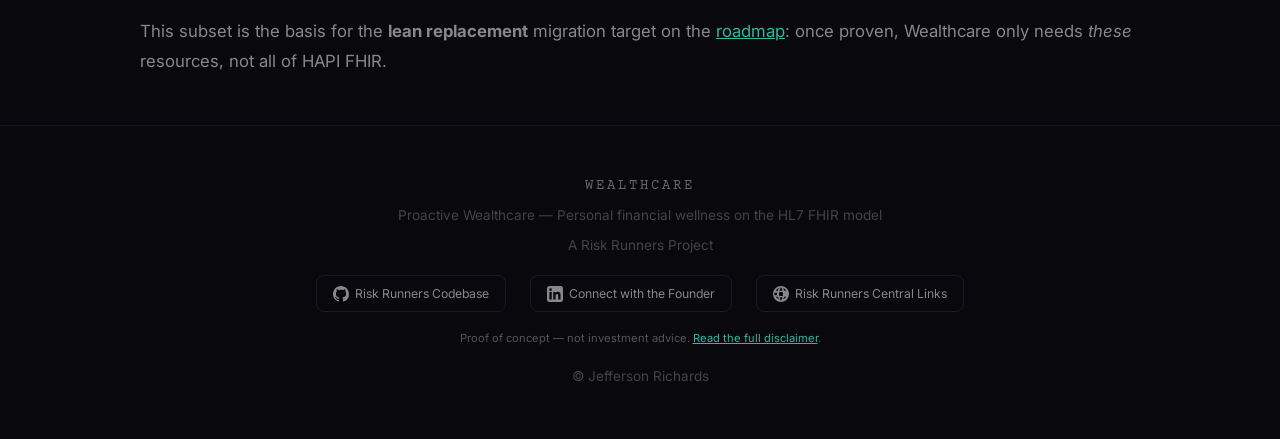
==== commit 813d963e: "feat(wealthcare): social share meta + logo, AGPL-3.0 license, CNAME; remove email - Add Open Graph +" ====
--- a/architecture.html
+++ b/architecture.html
@@ -7,6 +7,28 @@
     <meta name="description" content="The FHIR lineage, front-end to back-end resource mapping, the Observation and rolling-metrics model, a RiskAssessment worked example, governance, and the minimum sufficient resource set.">
     <meta name="author" content="Jefferson Richards">
     <meta name="theme-color" content="#08080d">
+
+    <!-- Favicon & App Icons -->
+    <link rel="icon" type="image/jpeg" href="wealthcare-logo.jpg">
+    <link rel="apple-touch-icon" href="wealthcare-logo.jpg">
+
+    <!-- Open Graph (Facebook, LinkedIn, iMessage, etc.) -->
+    <meta property="og:type" content="website">
+    <meta property="og:url" content="https://wealth.riskrunners.com/architecture.html">
+    <meta property="og:title" content="Architecture — Proactive Wealthcare">
+    <meta property="og:description" content="The FHIR lineage, front-end to back-end resource mapping, the Observation and rolling-metrics model, a RiskAssessment worked example, governance, and the minimum sufficient resource set.">
+    <meta property="og:image" content="https://wealth.riskrunners.com/wealthcare-logo.jpg">
+    <meta property="og:image:width" content="1536">
+    <meta property="og:image:height" content="812">
+    <meta property="og:site_name" content="Wealthcare">
+
+    <!-- Twitter Card -->
+    <meta name="twitter:card" content="summary_large_image">
+    <meta name="twitter:url" content="https://wealth.riskrunners.com/architecture.html">
+    <meta name="twitter:title" content="Architecture — Proactive Wealthcare">
+    <meta name="twitter:description" content="The FHIR lineage, front-end to back-end resource mapping, the Observation and rolling-metrics model, a RiskAssessment worked example, governance, and the minimum sufficient resource set.">
+    <meta name="twitter:image" content="https://wealth.riskrunners.com/wealthcare-logo.jpg">
+
     <link rel="stylesheet" href="css/wealthcare.css">
 </head>
 <body>
@@ -236,7 +258,7 @@
         </a>
     </div>
     <div class="footer-compliance">Proof of concept — not investment advice. <a href="index.html#disclaimer">Read the full disclaimer</a>.</div>
-    <p style="margin-top: 18px;">&copy; Jefferson Richards &lt;Jefferson@richards.plus&gt;</p>
+    <p style="margin-top: 18px;">&copy; Jefferson Richards</p>
 </footer>
 <!-- ===== /SHARED FOOTER ===== -->
 
--- a/css/wealthcare.css
+++ b/css/wealthcare.css
@@ -298,12 +298,20 @@
 }
 
 /* ── Semantic table ── */
+.table-scroll {
+    overflow-x: auto;
+    -webkit-overflow-scrolling: touch;
+    margin: 20px 0;
+}
+
 .data-table {
     width: 100%;
     border-collapse: collapse;
     margin: 20px 0;
     font-size: 0.92em;
 }
+
+.table-scroll .data-table { margin: 0; min-width: 560px; }
 
 .data-table caption {
     caption-side: top;
@@ -596,3 +604,511 @@
 
     .compliance-banner { margin: 16px; }
 }
+
+/* ============================================================================
+   PAGE SECTIONS (FEAT-002) — index.html, architecture.html, roadmap.html
+   Shared content-section primitives used by the three non-chart pages.
+   ========================================================================== */
+.section { padding: 48px 20px; }
+
+.section-inner {
+    max-width: 1000px;
+    margin: 0 auto;
+}
+
+.section-title {
+    font-size: 1.9em;
+    font-weight: 700;
+    color: #fff;
+    margin-bottom: 14px;
+    line-height: 1.25;
+}
+
+.section-lead {
+    color: var(--muted);
+    font-size: 1.05em;
+    line-height: 1.8;
+    margin-bottom: 18px;
+}
+
+.section-lead:last-child { margin-bottom: 0; }
+
+/* Page intro title/eyebrow for architecture + roadmap (the single <h1>) */
+.page-eyebrow { margin-bottom: 10px; }
+
+.page-title {
+    font-size: clamp(2em, 5vw, 3em);
+    font-weight: 900;
+    letter-spacing: -1px;
+    line-height: 1.1;
+    background: linear-gradient(135deg, #fff 0%, #aaa 100%);
+    -webkit-background-clip: text;
+    -webkit-text-fill-color: transparent;
+    background-clip: text;
+    margin-bottom: 18px;
+}
+
+code {
+    font-family: 'Courier Prime', monospace;
+    font-size: 0.9em;
+    color: var(--accent);
+    background: rgba(47, 184, 160, 0.08);
+    padding: 1px 6px;
+    border-radius: 4px;
+}
+
+/* ── index.html: Objective card emphasis ── */
+.card-objective {
+    border-color: rgba(47, 184, 160, 0.5);
+    box-shadow: 0 0 0 1px rgba(47, 184, 160, 0.25), 0 8px 30px rgba(0, 0, 0, 0.4);
+}
+
+.card-objective .card-accent { height: 6px; }
+
+.card-objective .card-title { color: var(--accent); }
+
+/* ── index.html: "How it works" flow diagram (CSS/HTML only, no library) ── */
+.flow {
+    display: flex;
+    flex-wrap: wrap;
+    align-items: center;
+    gap: 10px;
+    list-style: none;
+    margin-top: 24px;
+    padding: 0;
+}
+
+.flow-node {
+    background: var(--panel);
+    border: 1px solid var(--border);
+    border-radius: 8px;
+    padding: 12px 16px;
+    font-size: 0.9em;
+    color: var(--text);
+    text-align: center;
+}
+
+.flow-node a { color: var(--accent); text-decoration: none; }
+.flow-node a:hover { text-decoration: underline; }
+
+.flow-node-risk { border-color: rgba(220, 50, 80, 0.5); }
+.flow-node-risk a { color: var(--risk); }
+
+.flow-label { color: var(--text); }
+
+.flow-arrow {
+    color: var(--accent);
+    font-size: 1.2em;
+    flex-shrink: 0;
+}
+
+/* ── index.html: full disclaimer panel ── */
+.disclaimer-panel {
+    background: var(--panel);
+    border: 1px solid rgba(47, 184, 160, 0.45);
+    border-left: 4px solid var(--accent);
+    border-radius: 8px;
+    padding: 24px;
+    color: #e6e6e6;
+    line-height: 1.8;
+}
+
+.disclaimer-panel strong { color: var(--accent); }
+
+/* ── architecture.html + roadmap.html: spec/justification lists ── */
+.spec-list {
+    list-style: none;
+    padding: 0;
+    margin: 18px 0;
+}
+
+.spec-list li {
+    position: relative;
+    padding: 10px 0 10px 22px;
+    border-bottom: 1px solid var(--border);
+    color: var(--text);
+    line-height: 1.75;
+}
+
+.spec-list li::before {
+    content: '▸';
+    position: absolute;
+    left: 0;
+    color: var(--accent);
+}
+
+.spec-list li:last-child { border-bottom: none; }
+
+/* ── architecture.html: two-lane connector column + risk chip ── */
+.connector-column {
+    display: flex;
+    flex-direction: column;
+    gap: 12px;
+    justify-content: center;
+}
+
+.connector-column .connector { line-height: 2.6; }
+
+.chip-risk {
+    border-color: rgba(220, 50, 80, 0.5);
+    color: var(--risk);
+}
+
+/* ── architecture.html: RiskAssessment figure + mandatory micro-disclaimer ── */
+.risk-figure { color: var(--risk); }
+
+.micro-disclaimer {
+    font-family: 'Courier Prime', monospace;
+    font-size: 0.82em;
+    color: var(--muted);
+    font-style: normal;
+}
+
+.micro-disclaimer-block {
+    display: block;
+    margin-top: 10px;
+    padding: 12px 16px;
+    background: rgba(220, 50, 80, 0.06);
+    border: 1px solid rgba(220, 50, 80, 0.3);
+    border-radius: 8px;
+    line-height: 1.7;
+}
+
+/* ── roadmap.html: phased plan ── */
+.phase-list {
+    list-style: none;
+    padding: 0;
+    margin: 24px 0 0;
+}
+
+.phase {
+    display: grid;
+    grid-template-columns: 120px 1fr;
+    gap: 20px;
+    padding: 22px 0;
+    border-top: 1px solid var(--border);
+}
+
+.phase:first-child { border-top: none; }
+
+.phase-marker {
+    font-family: 'Courier Prime', monospace;
+    font-size: 0.85em;
+    letter-spacing: 2px;
+    text-transform: uppercase;
+    color: var(--accent);
+    font-weight: 700;
+    padding-top: 4px;
+}
+
+.phase-title {
+    font-size: 1.25em;
+    font-weight: 700;
+    color: #fff;
+    margin-bottom: 10px;
+}
+
+.phase-body p { margin-bottom: 8px; color: var(--text); line-height: 1.7; }
+.phase-body p:last-child { margin-bottom: 0; }
+.phase-body strong { color: #fff; }
+.phase-body a { color: var(--accent); }
+
+/* ── roadmap.html: governance workflow + design note ── */
+.workflow-list {
+    margin: 18px 0 0 20px;
+    padding: 0;
+    color: var(--text);
+}
+
+.workflow-list li { padding: 6px 0; line-height: 1.7; }
+
+.design-note {
+    margin-top: 18px;
+    padding: 16px 20px;
+    background: rgba(47, 184, 160, 0.06);
+    border: 1px solid rgba(47, 184, 160, 0.3);
+    border-left: 4px solid var(--accent);
+    border-radius: 8px;
+    color: #e6e6e6;
+    line-height: 1.7;
+}
+
+.design-note strong { color: var(--accent); }
+
+@media (max-width: 600px) {
+    .section { padding: 32px 16px; }
+    .section-title { font-size: 1.5em; }
+    .flow { flex-direction: column; align-items: stretch; }
+    .flow-node { text-align: left; }
+    .flow-arrow { transform: rotate(90deg); align-self: center; }
+    .phase { grid-template-columns: 1fr; gap: 8px; }
+}
+
+/* ============================================================================
+   DASHBOARDS (FEAT-003) — mockup gallery primitives for dashboards.html only.
+   Device frames, tiles, observations feed, chart figures + fallback note,
+   RiskAssessment card, and the syndication message thread.
+   ========================================================================== */
+
+/* Caption/label under each device-frame mockup */
+.mockup { margin: 28px 0 0; }
+
+.mockup-caption {
+    font-family: 'Courier Prime', monospace;
+    font-size: 0.78em;
+    letter-spacing: 2px;
+    text-transform: uppercase;
+    color: var(--accent);
+    margin-bottom: 12px;
+}
+
+/* "illustrative" badge + persona header (§5.1, §5.6) */
+.illustrative-badge {
+    display: inline-block;
+    font-family: 'Courier Prime', monospace;
+    font-size: 0.72em;
+    letter-spacing: 2px;
+    text-transform: uppercase;
+    color: var(--accent);
+    background: rgba(47, 184, 160, 0.1);
+    border: 1px solid rgba(47, 184, 160, 0.4);
+    border-radius: 20px;
+    padding: 2px 10px;
+    margin-left: 8px;
+    vertical-align: middle;
+}
+
+.persona-header {
+    display: flex;
+    align-items: center;
+    flex-wrap: wrap;
+    gap: 6px;
+    margin-bottom: 16px;
+    font-size: 1.05em;
+    font-weight: 600;
+    color: #fff;
+}
+
+/* §5.1 four summary tiles */
+.tile-grid {
+    display: grid;
+    grid-template-columns: repeat(auto-fit, minmax(150px, 1fr));
+    gap: 14px;
+}
+
+.tile {
+    background: var(--bg);
+    border: 1px solid var(--border);
+    border-radius: 10px;
+    padding: 16px;
+}
+
+.tile-label {
+    font-family: 'Courier Prime', monospace;
+    font-size: 0.72em;
+    letter-spacing: 2px;
+    text-transform: uppercase;
+    color: var(--muted);
+    margin-bottom: 8px;
+}
+
+.tile-value {
+    font-size: 1.5em;
+    font-weight: 700;
+    color: #fff;
+    line-height: 1.2;
+}
+
+.tile-value .illustrative-badge { font-size: 0.42em; font-weight: 400; }
+
+.tile-risk .tile-value { color: var(--risk); }
+
+/* §5.2 observations feed */
+.feed {
+    list-style: none;
+    margin: 0;
+    padding: 0;
+    max-height: 520px;
+    overflow-y: auto;
+}
+
+.feed-row {
+    display: grid;
+    grid-template-columns: 1fr auto;
+    gap: 6px 12px;
+    padding: 16px 4px;
+    border-bottom: 1px solid var(--border);
+}
+
+.feed-row:last-child { border-bottom: none; }
+
+.feed-code {
+    grid-column: 1;
+    grid-row: 1;
+    font-family: 'Courier Prime', monospace;
+    font-size: 0.78em;
+    color: var(--accent);
+    letter-spacing: 1px;
+}
+
+.feed-label {
+    grid-column: 1;
+    grid-row: 2;
+    color: var(--text);
+    font-size: 0.9em;
+}
+
+.feed-value {
+    grid-column: 2;
+    grid-row: 1;
+    text-align: right;
+    font-weight: 700;
+    color: #fff;
+    font-size: 0.95em;
+}
+
+.feed-meta {
+    grid-column: 2;
+    grid-row: 2;
+    text-align: right;
+    font-size: 0.72em;
+    color: var(--muted);
+    font-family: 'Courier Prime', monospace;
+}
+
+.feed-chip {
+    display: inline-block;
+    font-family: 'Courier Prime', monospace;
+    font-size: 0.68em;
+    letter-spacing: 1px;
+    text-transform: uppercase;
+    border: 1px solid var(--border);
+    border-radius: 10px;
+    padding: 0 6px;
+    color: var(--muted);
+    margin-right: 6px;
+}
+
+/* Row 11 anomaly — golf-cart breach in risk red */
+.feed-row-anomaly {
+    background: rgba(220, 50, 80, 0.08);
+    border-left: 3px solid var(--risk);
+    padding-left: 8px;
+}
+
+.feed-row-anomaly .feed-code,
+.feed-row-anomaly .feed-value { color: var(--risk); }
+
+/* §5.3 / §5.5 chart figure + paired table wrapper */
+.chart-figure { margin: 0; }
+
+.chart-canvas-wrap {
+    position: relative;
+    height: 320px;
+    width: 100%;
+    margin-bottom: 16px;
+}
+
+/* role=status note shown when Chart.js is unavailable (§10.2) */
+.charts-fallback {
+    margin: 0 0 16px;
+    padding: 10px 14px;
+    background: rgba(220, 50, 80, 0.06);
+    border: 1px solid rgba(220, 50, 80, 0.3);
+    border-radius: 8px;
+    color: #e6e6e6;
+    font-size: 0.88em;
+}
+
+/* §5.5 goal-funding note */
+.funding-note {
+    margin-top: 16px;
+    padding: 14px 18px;
+    background: rgba(47, 184, 160, 0.06);
+    border: 1px solid rgba(47, 184, 160, 0.3);
+    border-left: 4px solid var(--accent);
+    border-radius: 8px;
+    color: #e6e6e6;
+    line-height: 1.7;
+    font-size: 0.9em;
+}
+
+.funding-note strong { color: var(--accent); }
+
+/* §5.4 RiskAssessment card */
+.risk-card {
+    background: var(--panel);
+    border: 1px solid rgba(220, 50, 80, 0.4);
+    border-left: 4px solid var(--risk);
+    border-radius: 10px;
+    padding: 22px;
+    max-width: 640px;
+}
+
+.risk-card h3 { color: #fff; margin-bottom: 10px; font-size: 1.15em; }
+
+.risk-card .spec-list li::before { color: var(--risk); }
+
+/* §5.6 syndication message thread */
+.thread {
+    display: flex;
+    flex-direction: column;
+    gap: 12px;
+}
+
+.thread-msg {
+    background: var(--bg);
+    border: 1px solid var(--border);
+    border-radius: 12px;
+    padding: 12px 14px;
+    font-size: 0.9em;
+    line-height: 1.6;
+}
+
+.thread-msg a { color: var(--accent); }
+
+.badge-pipeline {
+    display: inline-block;
+    font-family: 'Courier Prime', monospace;
+    font-size: 0.68em;
+    letter-spacing: 1px;
+    text-transform: uppercase;
+    color: var(--tier-low);
+    background: rgba(37, 99, 235, 0.12);
+    border: 1px solid rgba(37, 99, 235, 0.4);
+    border-radius: 10px;
+    padding: 1px 8px;
+    margin-left: 6px;
+}
+
+.slot-list { list-style: none; margin: 6px 0 0; padding: 0; }
+
+.slot {
+    display: block;
+    width: 100%;
+    text-align: left;
+    background: rgba(47, 184, 160, 0.08);
+    border: 1px solid rgba(47, 184, 160, 0.4);
+    border-radius: 10px;
+    padding: 10px 14px;
+    margin-bottom: 8px;
+    color: var(--accent);
+    font-size: 0.9em;
+    font-family: 'Courier Prime', monospace;
+    cursor: pointer;
+}
+
+.slot:hover { background: rgba(47, 184, 160, 0.14); }
+
+.slot:focus-visible { outline: 2px solid var(--accent); outline-offset: 2px; }
+
+.thread-caption {
+    margin-top: 6px;
+    font-size: 0.82em;
+    color: var(--muted);
+    line-height: 1.6;
+}
+
+@media (max-width: 600px) {
+    .chart-canvas-wrap { height: 260px; }
+}
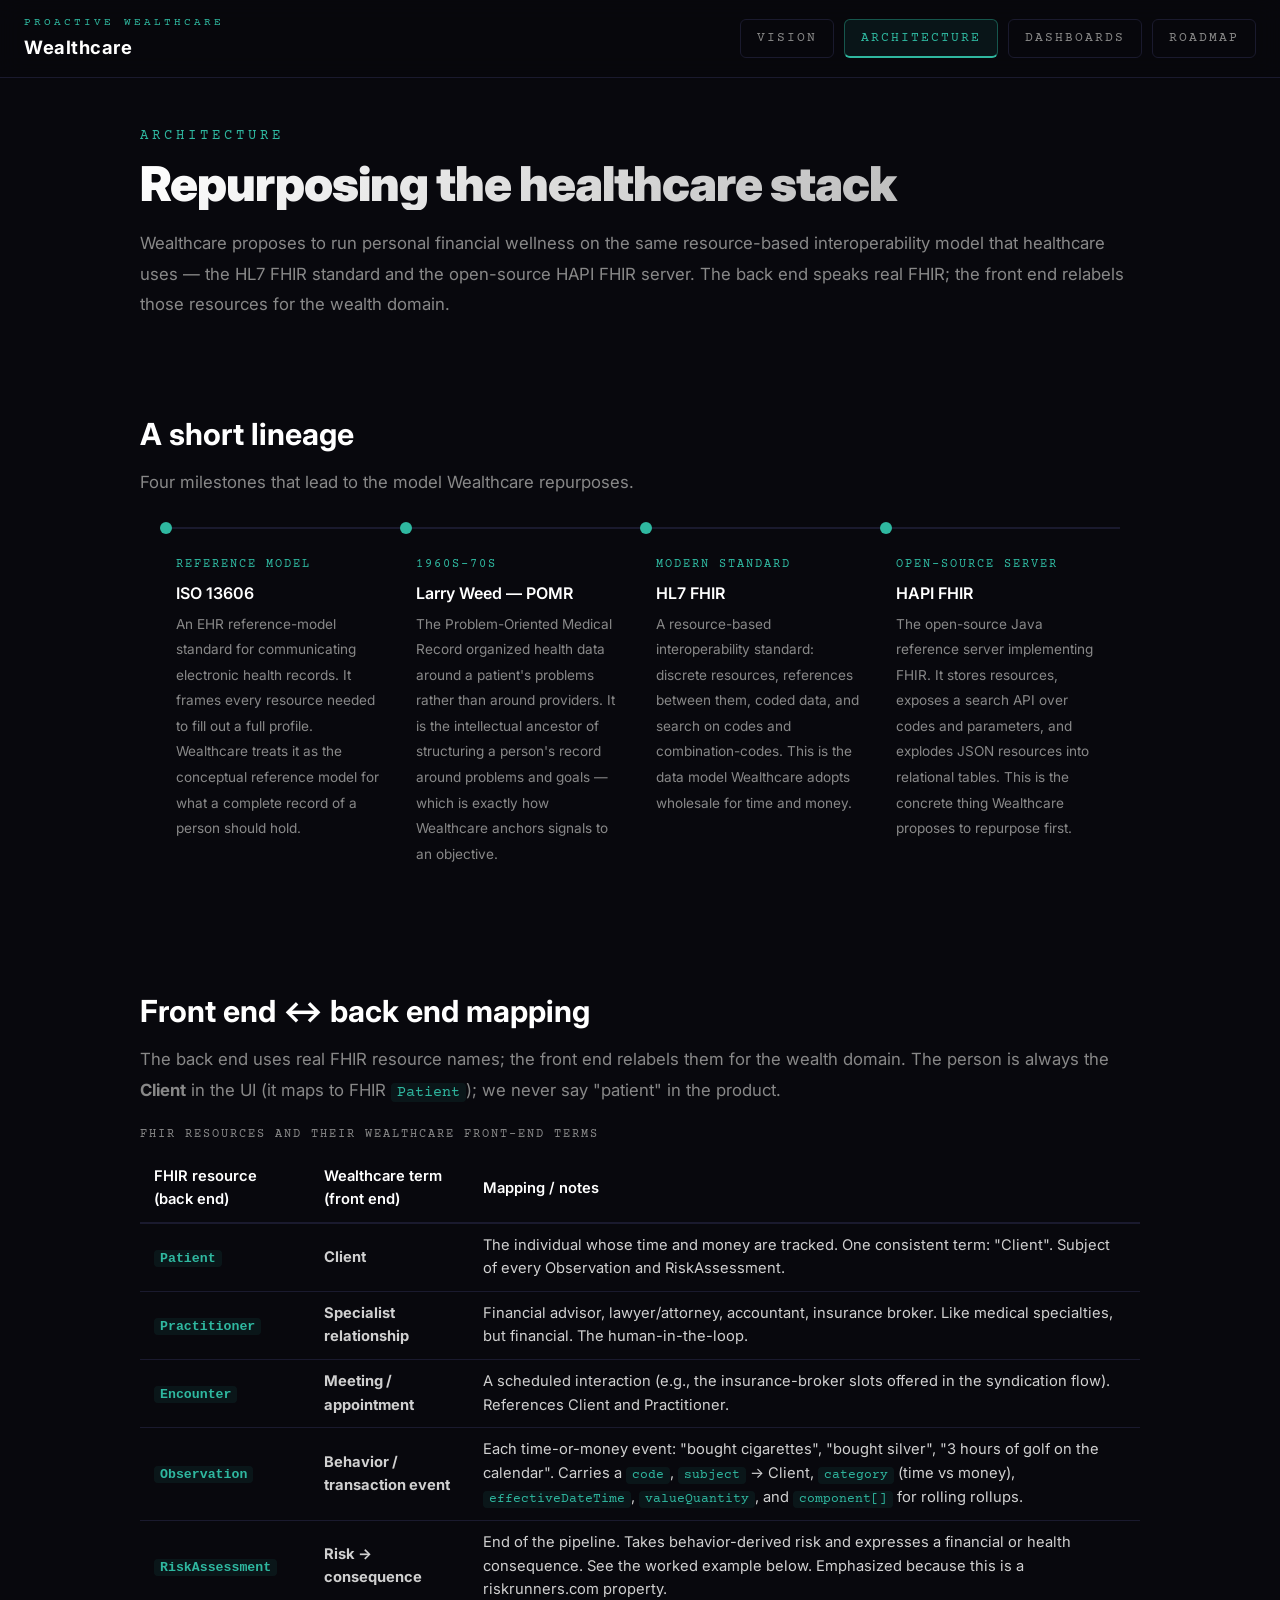
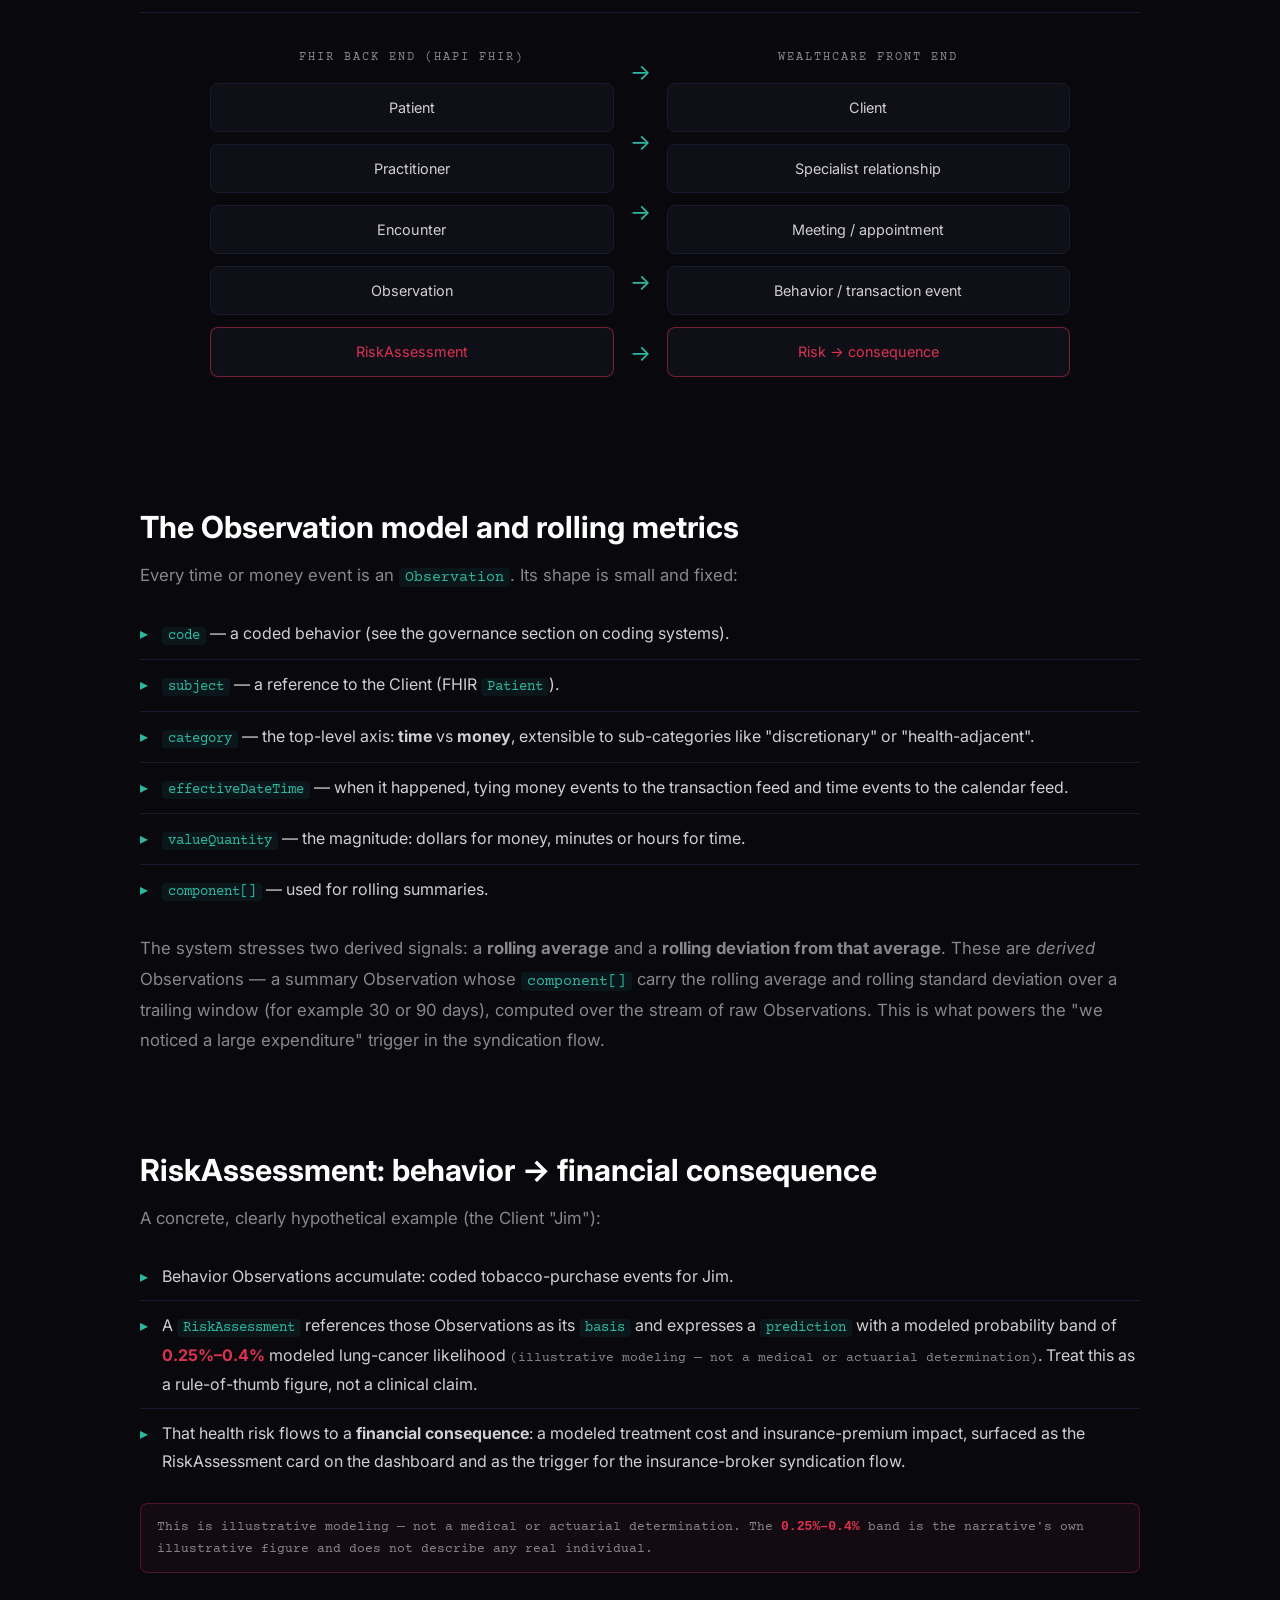
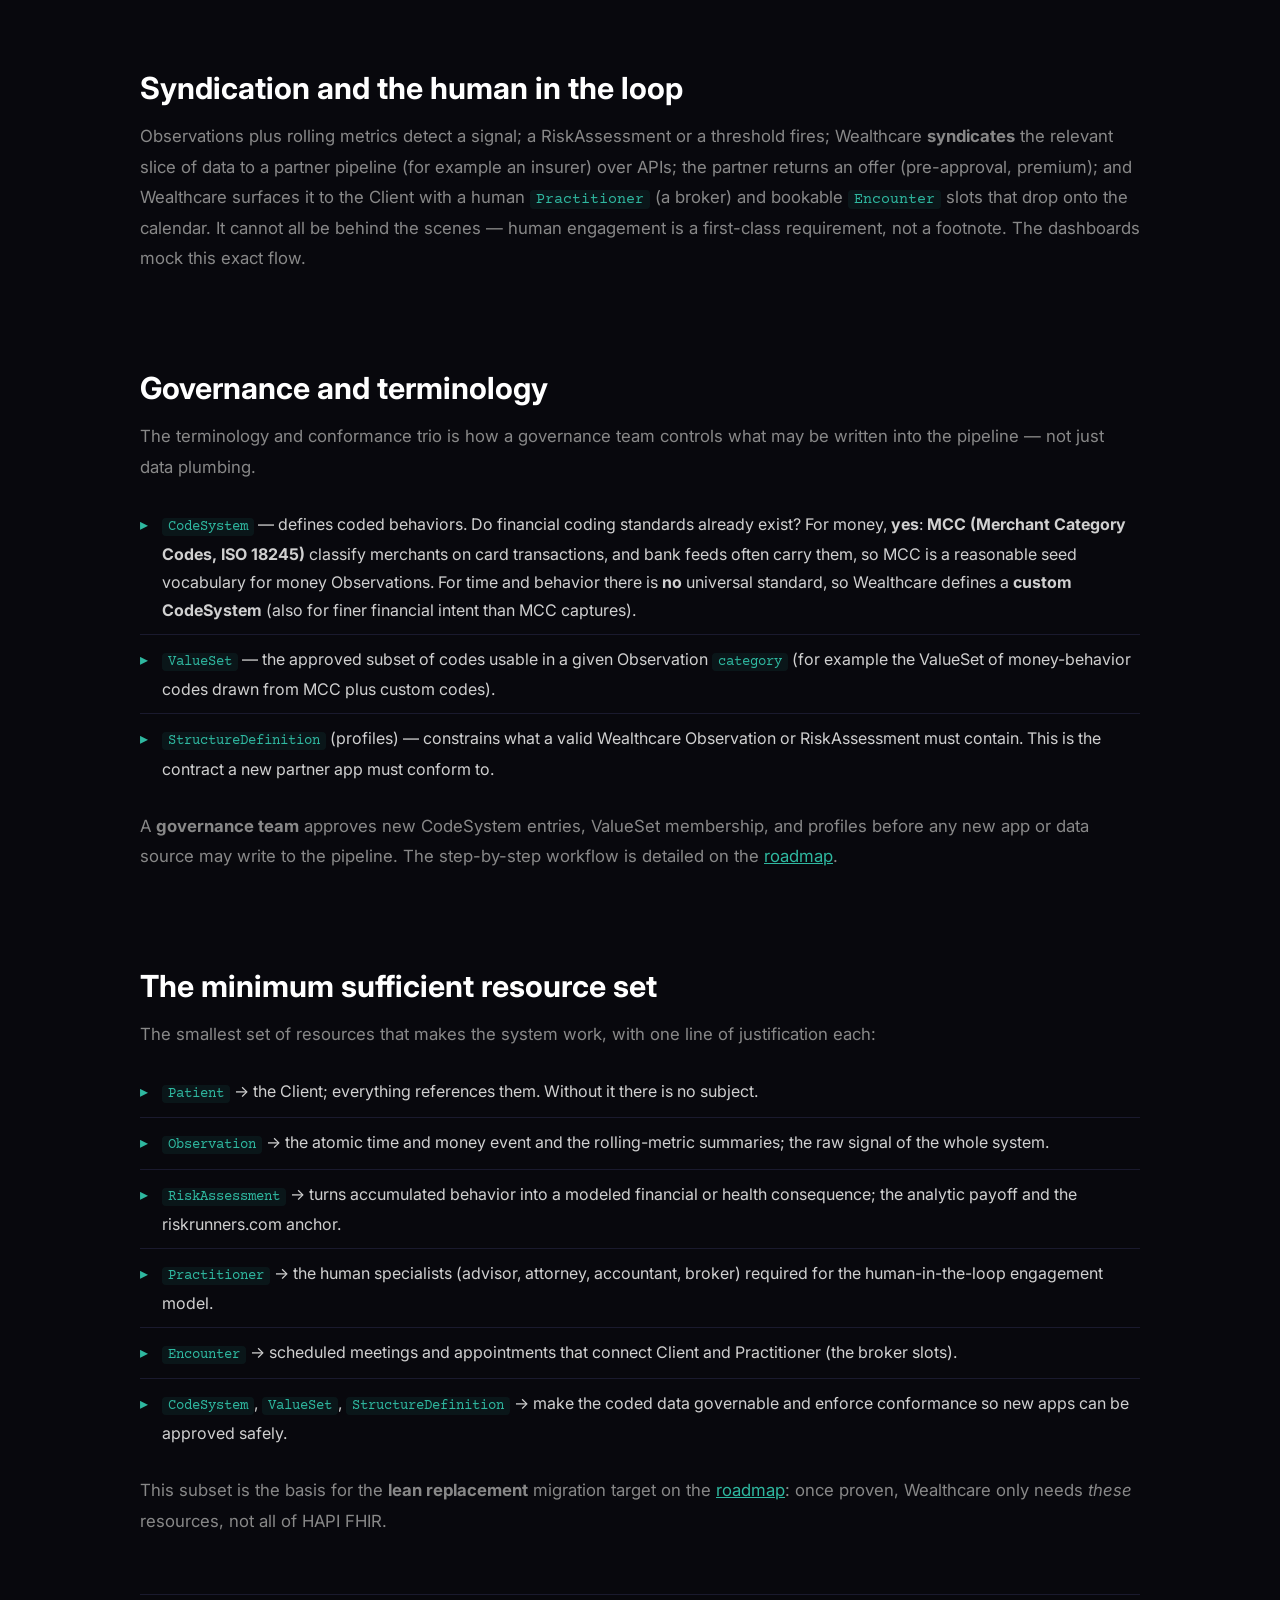
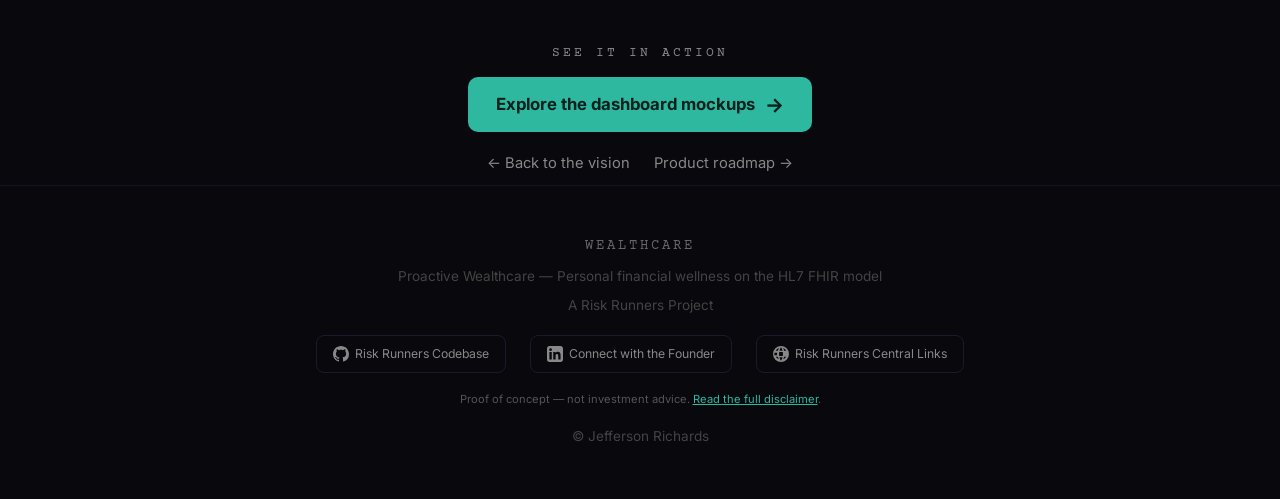
==== commit 8b1430ab: "feat(site): compliance/messaging refinements, cross-page nav, dashboard + roadmap updates - Complian" ====
--- a/architecture.html
+++ b/architecture.html
@@ -46,12 +46,6 @@
 </header>
 <!-- ===== /SHARED HEADER ===== -->
 
-<!-- ===== SHARED COMPLIANCE BANNER (byte-identical across all pages) ===== -->
-<div class="compliance-banner" role="note">
-    <strong>Proof of concept — not investment advice.</strong> Wealthcare is an educational, proof-of-concept demonstration using deterministic, hypothetical modeling. A real deployment offering personalized financial guidance would require an SEC no-action letter, or would have to restrict access to accredited investors. <a href="index.html#disclaimer">Read the full disclaimer</a>.
-</div>
-<!-- ===== /SHARED COMPLIANCE BANNER ===== -->
-
 <main>
 
     <section class="section" aria-labelledby="arch-heading">
@@ -235,6 +229,16 @@
             <p class="section-lead">This subset is the basis for the <strong>lean replacement</strong> migration target on the <a href="roadmap.html#phase-4">roadmap</a>: once proven, Wealthcare only needs <em>these</em> resources, not all of HAPI FHIR.</p>
         </div>
     </section>
+
+    <!-- Bottom cross-page nav: seamless hand-off to the Dashboards examples -->
+    <nav class="page-nav" aria-label="Continue">
+        <div class="page-nav-eyebrow">See it in action</div>
+        <a class="page-nav-cta" href="dashboards.html">Explore the dashboard mockups <span class="arrow" aria-hidden="true">→</span></a>
+        <div class="page-nav-secondary">
+            <a href="index.html">← Back to the vision</a>
+            <a href="roadmap.html">Product roadmap →</a>
+        </div>
+    </nav>
 
 </main>
 
--- a/css/wealthcare.css
+++ b/css/wealthcare.css
@@ -340,9 +340,34 @@
 .data-table tbody tr:hover { background: rgba(255, 255, 255, 0.02); }
 
 /* Tier emphasis helpers (reused by dashboards/architecture) */
-.tier-low { color: var(--tier-low); }
-.tier-med { color: var(--tier-med); }
-.tier-high { color: var(--tier-high); }
+.tier-low { color: var(--tier-low); font-weight: 600; }
+.tier-med { color: var(--tier-med); font-weight: 600; }
+.tier-high { color: var(--tier-high); font-weight: 600; }
+
+/* §5.5 funding-scenario emphasis — must match the chart's scenario line colors
+   (magenta 10% / cyan 20%), and must NOT be any of the three tier colors. */
+.scenario-10 { color: #e05fd8; font-weight: 600; }
+.scenario-20 { color: #22d3ee; font-weight: 600; }
+
+.funding-howto { font-size: 0.95em; color: var(--muted); }
+.funding-howto strong { color: #e6e6e6; }
+
+/* §5.5 funding tables: visually separate the "lump sum" column group from the
+   "per-cycle vesting" group with a divider before the first per-cycle column. */
+.funding-table th,
+.funding-table td { text-align: right; white-space: nowrap; }
+.funding-table th[scope="row"] { text-align: left; }
+.funding-table thead th[scope="colgroup"] {
+    text-align: center;
+    font-family: 'Courier Prime', monospace;
+    font-size: 0.82em;
+    letter-spacing: 1px;
+    color: var(--muted);
+}
+/* divider between the lump-sum group (cols 2-5) and per-cycle group (cols 6-9) */
+.funding-table th:nth-child(6),
+.funding-table tbody td:nth-child(6) { border-left: 2px solid var(--border); }
+.funding-table thead tr:first-child th:nth-child(3) { border-left: 2px solid var(--border); }
 
 /* ── Timeline strip (horizontal, stacks on mobile) ── */
 .timeline {
@@ -928,8 +953,38 @@
     list-style: none;
     margin: 0;
     padding: 0;
-    max-height: 520px;
+    /* Cap height so only ~5 events show and the list clearly scrolls. */
+    max-height: 300px;
     overflow-y: auto;
+    /* Always show a scrollbar track so the scroll affordance is obvious. */
+    scrollbar-width: thin;
+    scrollbar-color: var(--accent) transparent;
+}
+
+/* Visible scrollbar on WebKit so users know the feed scrolls. */
+.feed::-webkit-scrollbar { width: 8px; }
+.feed::-webkit-scrollbar-thumb { background: var(--accent); border-radius: 4px; }
+.feed::-webkit-scrollbar-track { background: rgba(255, 255, 255, 0.05); }
+
+/* "scrollable" tag in the figcaption */
+.scroll-affordance {
+    font-family: 'Courier Prime', monospace;
+    font-size: 0.82em;
+    letter-spacing: 1px;
+    color: var(--accent);
+    margin-left: 8px;
+}
+
+/* Hint beneath the feed inside the phone screen */
+.feed-scroll-hint {
+    text-align: center;
+    font-family: 'Courier Prime', monospace;
+    font-size: 0.72em;
+    letter-spacing: 1px;
+    color: var(--muted);
+    padding-top: 8px;
+    border-top: 1px dashed var(--border);
+    margin-top: 4px;
 }
 
 .feed-row {
@@ -1006,7 +1061,14 @@
     position: relative;
     height: 320px;
     width: 100%;
+    max-width: 100%;
     margin-bottom: 16px;
+}
+
+/* Chart.js draws into this canvas; keep it bounded by its wrapper so a slow
+   responsive-resize can never paint wider than the device frame. */
+.chart-canvas-wrap > canvas {
+    max-width: 100% !important;
 }
 
 /* role=status note shown when Chart.js is unavailable (§10.2) */
@@ -1110,5 +1172,84 @@
 }
 
 @media (max-width: 600px) {
-    .chart-canvas-wrap { height: 260px; }
-}
+    /* Taller canvas so the wrapped legend + 12 bars stay legible on a phone. */
+    .chart-canvas-wrap { height: 300px; }
+
+    /* Tighten the device frames so the chart/table get the full phone width. */
+    .device-desktop .device-screen,
+    .device-phone .device-screen { padding: 12px; }
+
+    /* The paired tables scroll horizontally inside the frame; hint it on mobile. */
+    .table-scroll { margin: 14px 0; }
+    .table-scroll .data-table { min-width: 480px; font-size: 0.84em; }
+    .data-table th, .data-table td { padding: 8px 10px; }
+}
+
+/* ============================================================================
+   PAGE NAV — bottom-of-page cross-links (every non-index page). A prominent
+   primary CTA button plus secondary text links, so a reader always has an
+   obvious next step (e.g. architecture -> dashboards examples).
+   ========================================================================== */
+.page-nav {
+    max-width: 1000px;
+    margin: 10px auto 0;
+    padding: 48px 20px 8px;
+    border-top: 1px solid var(--border);
+    text-align: center;
+}
+
+.page-nav-eyebrow {
+    font-family: 'Courier Prime', monospace;
+    font-size: 0.8em;
+    letter-spacing: 3px;
+    text-transform: uppercase;
+    color: var(--muted);
+    margin-bottom: 14px;
+}
+
+.page-nav-cta {
+    display: inline-flex;
+    align-items: center;
+    gap: 10px;
+    background: var(--accent);
+    color: #06201c;
+    font-weight: 700;
+    font-size: 1.05em;
+    text-decoration: none;
+    padding: 14px 28px;
+    border-radius: 10px;
+    transition: transform 0.15s ease, box-shadow 0.15s ease, background 0.15s ease;
+}
+
+.page-nav-cta:hover {
+    background: #46d4ba;
+    transform: translateY(-2px);
+    box-shadow: 0 10px 30px rgba(47, 184, 160, 0.25);
+}
+
+.page-nav-cta:focus-visible { outline: 2px solid #fff; outline-offset: 3px; }
+
+.page-nav-cta .arrow { font-size: 1.2em; line-height: 1; }
+
+.page-nav-secondary {
+    display: flex;
+    justify-content: center;
+    gap: 10px 24px;
+    flex-wrap: wrap;
+    margin-top: 20px;
+}
+
+.page-nav-secondary a {
+    color: var(--muted);
+    text-decoration: none;
+    font-size: 0.92em;
+    border-bottom: 1px solid transparent;
+    transition: color 0.15s ease, border-color 0.15s ease;
+}
+
+.page-nav-secondary a:hover { color: var(--accent); border-bottom-color: var(--accent); }
+
+@media (max-width: 600px) {
+    .page-nav { padding: 36px 16px 4px; }
+    .page-nav-cta { font-size: 0.98em; padding: 12px 20px; }
+}
